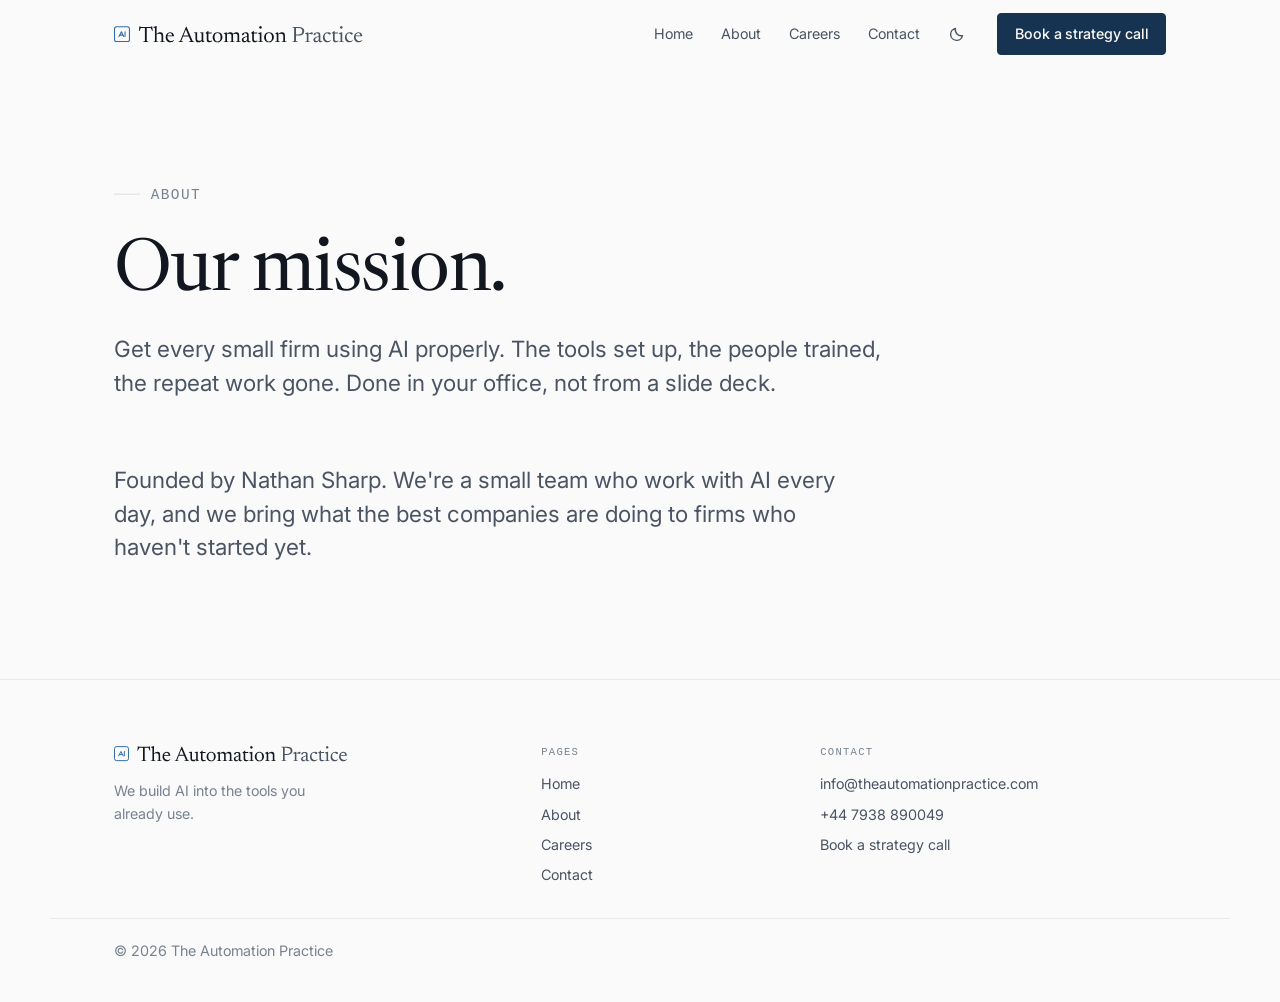
==== about.html @ 985a9eb5 "site: go live with v2 (promoted from lab/) Testimonials are placeholders pending real ones.  Co-Auth" ====
<!doctype html>
<html lang="en-GB" data-palette="slate">
<head>
<meta charset="utf-8">
<meta name="viewport" content="width=device-width, initial-scale=1, viewport-fit=cover">
<title>About · The Automation Practice</title>
<link rel="stylesheet" href="css/site.css?v=1790515982">
<link rel="stylesheet" href="css/lab.css?v=1790515982">
<link rel="icon" href="favicon.svg" type="image/svg+xml">
<link rel="preload" href="fonts/newsreader-latin.woff2" as="font" type="font/woff2" crossorigin>
<link rel="preload" href="fonts/inter-latin.woff2" as="font" type="font/woff2" crossorigin>
<script>document.documentElement.classList.add('js');</script>
</head>
<body data-hero="a">
<main id="main">
<header class="hdr" id="hdr">
  <div class="wrap hdr__in">
    <a class="brand" href="index.html" aria-label="The Automation Practice, home"><svg class="logo" aria-hidden="true"><use href="#tap-logo"/></svg></a>
    <nav class="nav" aria-label="Primary">
      <a href="index.html">Home</a>
      <a href="about.html">About</a>
      <a href="careers.html">Careers</a>
      <a href="contact.html">Contact</a>
    </nav>
    <button id="themeBtn" class="theme" aria-label="Switch between light and dark">
      <svg class="ico-moon" width="16" height="16" viewBox="0 0 16 16" fill="none" aria-hidden="true"><path d="M13.5 9.6A6 6 0 0 1 6.4 2.5a6 6 0 1 0 7.1 7.1z" stroke="currentColor" stroke-width="1.4" stroke-linejoin="round"/></svg>
      <svg class="ico-sun" width="16" height="16" viewBox="0 0 16 16" fill="none" aria-hidden="true"><circle cx="8" cy="8" r="3" stroke="currentColor" stroke-width="1.4"/><path d="M8 1.5v1.8M8 12.7v1.8M1.5 8h1.8M12.7 8h1.8M3.4 3.4l1.3 1.3M11.3 11.3l1.3 1.3M3.4 12.6l1.3-1.3M11.3 4.7l1.3-1.3" stroke="currentColor" stroke-width="1.4" stroke-linecap="round"/></svg>
    </button>
    <a class="btn btn--sm" data-cta href="#chat">Book a strategy call</a>
  </div>
</header>
<section class="section"><div class="wrap">
  <div class="section-head"><p class="eyebrow">About</p><h1>Our mission.</h1>
  <p class="lede">Get every small firm using AI properly. The tools set up, the people trained, the repeat work gone. Done in your office, not from a slide deck.</p></div>
  <p class="lede" style="margin-top:2rem;max-width:52ch">Founded by Nathan Sharp. We're a small team who work with AI every day, and we bring what the best companies are doing to firms who haven't started yet.</p>
</div></section>
<footer class="ftr ftr--full">
  <div class="wrap ftr__grid">
    <div class="ftr__brand">
      <a class="brand" href="index.html" aria-label="The Automation Practice, home"><svg class="logo" aria-hidden="true"><use href="#tap-logo"/></svg></a>
      <p>We build AI into the tools you already use.</p>
    </div>
    <div class="ftr__col"><span class="k">Pages</span><a href="index.html">Home</a><a href="about.html">About</a><a href="careers.html">Careers</a><a href="contact.html">Contact</a></div>
    <div class="ftr__col"><span class="k">Contact</span><a href="mailto:info@theautomationpractice.com">info@theautomationpractice.com</a><a href="tel:+447938890049">+44 7938 890049</a><a data-cta href="#chat">Book a strategy call</a></div>
  </div>
  <div class="wrap ftr__in">
    <span>© <span id="yr">2026</span> The Automation Practice</span>
  </div>
</footer>
</main>
<svg width="0" height="0" style="position:absolute" aria-hidden="true"><symbol id="tap-logo" viewBox="0 -12 22000 1424" overflow="visible"><rect x="46" y="46" width="1319" height="1319" rx="193" fill="none" stroke="currentColor" stroke-width="93"/><path d="M436 911 655 501l205 411M539 796h231M976 501v411" fill="none" stroke="currentColor" stroke-width="93" stroke-linecap="round" stroke-linejoin="round"/><path fill="var(--lg-a, currentColor)" d="M2729 129H2891V1322L3049 1373V1412H2570V1373L2729 1322ZM3328 161H2291L2384 142L2246 433L2201 424L2242 0H2260L2401 85L2314 69H3305L3218 85L3360 0H3378L3418 424L3373 433L3236 142Z M4042 1375 4196 1328V849Q4196 794 4173 755Q4150 715 4105 693Q4060 672 3995 672Q3916 672 3848 701Q3780 730 3754 771L3716 739Q3770 682 3817 642Q3865 603 3911 579Q3956 555 4004 544Q4052 534 4104 534Q4226 534 4285 611Q4344 689 4344 857V1328L4497 1375V1412H4042ZM3919 1412H3465V1375L3617 1328V190Q3604 175 3583 159Q3562 143 3532 127Q3501 110 3462 94V74L3754 -9H3774L3764 168V1328L3919 1375Z M4967 534Q5064 534 5136 577Q5207 620 5249 702Q5292 785 5302 904H4688L4690 837L5205 814L5137 856Q5130 783 5108 728Q5087 673 5049 642Q5010 612 4951 612Q4881 612 4828 650Q4775 689 4745 764Q4716 838 4716 946Q4716 1059 4759 1141Q4803 1223 4881 1267Q4959 1311 5063 1311Q5102 1311 5139 1301Q5176 1291 5213 1270Q5249 1250 5283 1220L5308 1247Q5257 1310 5205 1351Q5152 1393 5094 1412Q5036 1432 4968 1432Q4852 1432 4761 1375Q4670 1319 4617 1220Q4565 1122 4565 995Q4565 868 4613 763Q4662 659 4752 596Q4842 534 4967 534Z M6051 909V819H6713V909ZM6946 1320 7094 1373V1412H6601V1373L6775 1322L6311 217H6377L5943 1322L6107 1373V1412H5686V1373L5839 1321L6359 49H6406Z M7342 1129Q7342 1190 7359 1226Q7376 1262 7417 1277Q7458 1293 7529 1293Q7597 1293 7661 1267Q7725 1241 7750 1202L7788 1239Q7737 1293 7693 1330Q7649 1367 7607 1390Q7566 1412 7523 1422Q7480 1432 7431 1432Q7310 1432 7252 1355Q7195 1279 7195 1125V651L7052 592V553L7351 539L7342 649ZM7751 1428 7736 1246V651L7593 592V553L7895 539L7885 649V1273Q7894 1283 7909 1293Q7924 1302 7942 1311Q7960 1320 7979 1326Q7997 1332 8013 1335V1364L7770 1428Z M8338 1171Q8338 1238 8378 1272Q8419 1306 8494 1306Q8529 1306 8571 1299Q8612 1292 8661 1277V1324Q8601 1365 8557 1388Q8513 1411 8478 1420Q8443 1428 8408 1428Q8343 1428 8294 1404Q8245 1379 8217 1330Q8190 1281 8190 1210V688L8082 613V595Q8103 580 8125 563Q8146 547 8168 530Q8190 513 8213 495Q8235 478 8259 459Q8283 441 8307 422H8338V584ZM8280 646V554H8632L8616 646Z M9148 1356Q9224 1356 9283 1319Q9342 1282 9376 1204Q9410 1126 9410 1006Q9410 877 9377 788Q9343 700 9283 655Q9223 609 9142 609Q9066 609 9007 647Q8947 684 8913 761Q8879 839 8879 960Q8879 1088 8913 1177Q8946 1265 9007 1311Q9068 1356 9148 1356ZM9142 1432Q9016 1432 8919 1376Q8822 1320 8767 1221Q8713 1121 8713 992Q8713 860 8770 756Q8827 652 8925 593Q9023 534 9147 534Q9275 534 9371 590Q9468 646 9522 744Q9577 843 9577 973Q9577 1106 9520 1210Q9463 1313 9365 1373Q9267 1432 9142 1432Z M9977 717V1328L10122 1375V1412H9678V1375L9830 1328V731Q9814 715 9782 698Q9750 682 9682 660V635L9928 533H9948ZM10516 774V1328L10660 1375V1412H10223V1375L10368 1328V835Q10368 780 10345 744Q10321 708 10280 690Q10238 672 10184 672Q10115 672 10052 698Q9988 723 9963 763L9927 726Q9978 673 10023 636Q10067 599 10110 577Q10153 554 10197 544Q10241 534 10291 534Q10373 534 10422 569Q10471 603 10493 658Q10516 713 10516 774ZM11054 831V1328L11208 1375V1412H10762V1375L10907 1328V835Q10907 779 10883 744Q10860 708 10818 690Q10777 672 10722 672Q10654 672 10590 698Q10527 723 10502 763L10466 726Q10517 673 10561 636Q10606 599 10649 577Q10692 554 10736 544Q10780 534 10830 534Q10950 534 11002 611Q11054 688 11054 831Z M11807 864 11823 933Q11704 961 11628 989Q11553 1017 11511 1046Q11469 1076 11452 1109Q11436 1142 11436 1181Q11436 1250 11476 1286Q11517 1322 11576 1322Q11623 1322 11662 1298Q11701 1274 11725 1235Q11749 1196 11749 1150V787Q11749 714 11711 670Q11674 627 11588 627Q11557 627 11518 636Q11478 646 11442 665L11493 619Q11490 647 11484 676Q11479 704 11471 726Q11464 749 11452 761Q11437 778 11413 786Q11388 794 11364 794Q11333 794 11315 779Q11297 765 11297 743Q11297 711 11328 676Q11359 642 11410 611Q11460 580 11523 561Q11585 542 11649 542Q11737 542 11792 569Q11846 596 11871 648Q11896 699 11896 775V1237Q11896 1268 11905 1288Q11914 1309 11932 1319Q11949 1330 11975 1330Q11998 1330 12025 1320Q12052 1311 12077 1296V1341Q12035 1388 11989 1409Q11943 1430 11904 1430Q11855 1430 11821 1408Q11786 1387 11768 1346Q11750 1305 11750 1249L11756 1240Q11743 1296 11707 1339Q11672 1383 11622 1407Q11573 1432 11516 1432Q11415 1432 11350 1376Q11284 1319 11284 1213Q11284 1157 11306 1111Q11329 1065 11386 1024Q11444 983 11546 944Q11648 905 11807 864Z M12355 1171Q12355 1238 12395 1272Q12436 1306 12511 1306Q12546 1306 12588 1299Q12629 1292 12678 1277V1324Q12618 1365 12574 1388Q12530 1411 12495 1420Q12460 1428 12425 1428Q12360 1428 12311 1404Q12262 1379 12234 1330Q12207 1281 12207 1210V688L12099 613V595Q12120 580 12142 563Q12163 547 12185 530Q12207 513 12230 495Q12252 478 12276 459Q12300 441 12324 422H12355V584ZM12297 646V554H12649L12633 646Z M12936 230Q12883 230 12849 195Q12815 161 12815 110Q12815 60 12849 26Q12883 -9 12936 -9Q12989 -9 13023 26Q13056 60 13056 110Q13056 161 13023 195Q12989 230 12936 230ZM13026 533 13020 696V1328L13175 1375V1412H12721V1375L12873 1328V720Q12862 708 12838 693Q12815 679 12785 665Q12756 651 12725 641V611L13008 533Z M13690 1356Q13766 1356 13825 1319Q13884 1282 13918 1204Q13952 1126 13952 1006Q13952 877 13919 788Q13885 700 13825 655Q13765 609 13684 609Q13608 609 13549 647Q13489 684 13455 761Q13421 839 13421 960Q13421 1088 13455 1177Q13488 1265 13549 1311Q13610 1356 13690 1356ZM13684 1432Q13558 1432 13461 1376Q13364 1320 13309 1221Q13255 1121 13255 992Q13255 860 13312 756Q13369 652 13467 593Q13565 534 13689 534Q13817 534 13913 590Q14010 646 14064 744Q14119 843 14119 973Q14119 1106 14062 1210Q14005 1313 13907 1373Q13809 1432 13684 1432Z M14519 717V1328L14673 1375V1412H14220V1375L14372 1328V731Q14356 715 14324 698Q14292 682 14224 660V635L14470 533H14490ZM14797 1375 14951 1328V849Q14951 794 14928 755Q14905 715 14860 693Q14815 672 14749 672Q14670 672 14603 701Q14535 730 14508 771L14470 739Q14524 682 14572 642Q14620 603 14666 579Q14711 555 14759 544Q14806 534 14859 534Q14981 534 15040 611Q15099 689 15099 857V1328L15252 1375V1412H14797Z"/><path fill="var(--lg-b, currentColor)" d="M16629 447Q16629 356 16589 292Q16549 228 16458 195Q16367 161 16211 161H15922L15935 69H16301Q16480 69 16590 117Q16699 166 16750 249Q16800 332 16800 435Q16800 541 16748 630Q16696 720 16586 773Q16476 827 16301 827H15935L15922 734H16323Q16410 734 16479 701Q16548 669 16589 605Q16629 541 16629 447ZM16071 69V1322L16230 1373V1412H15750V1373L15909 1322V159L15750 107V69Z M17464 540Q17515 540 17538 564Q17561 589 17561 628Q17561 673 17532 701Q17502 728 17452 728Q17430 728 17408 720Q17385 712 17361 704Q17336 696 17307 696Q17284 696 17256 702Q17228 709 17201 721Q17174 734 17154 750L17133 715Q17193 669 17242 637Q17292 604 17333 583Q17373 561 17406 551Q17439 540 17464 540ZM17173 717V1328L17328 1375V1412H16874V1375L17026 1328V731Q17013 717 16992 706Q16972 695 16943 684Q16915 672 16878 660V635L17143 533H17163Z M18135 864 18151 933Q18032 961 17956 989Q17881 1017 17839 1046Q17797 1076 17780 1109Q17764 1142 17764 1181Q17764 1250 17804 1286Q17845 1322 17904 1322Q17951 1322 17990 1298Q18029 1274 18053 1235Q18077 1196 18077 1150V787Q18077 714 18039 670Q18002 627 17916 627Q17885 627 17846 636Q17806 646 17770 665L17821 619Q17818 647 17812 676Q17807 704 17799 726Q17792 749 17780 761Q17765 778 17741 786Q17716 794 17692 794Q17661 794 17643 779Q17625 765 17625 743Q17625 711 17656 676Q17687 642 17738 611Q17788 580 17851 561Q17913 542 17977 542Q18065 542 18120 569Q18174 596 18199 648Q18224 699 18224 775V1237Q18224 1268 18233 1288Q18242 1309 18260 1319Q18277 1330 18303 1330Q18326 1330 18353 1320Q18380 1311 18405 1296V1341Q18363 1388 18317 1409Q18271 1430 18232 1430Q18183 1430 18149 1408Q18114 1387 18096 1346Q18078 1305 18078 1249L18084 1240Q18071 1296 18035 1339Q18000 1383 17950 1407Q17901 1432 17844 1432Q17743 1432 17678 1376Q17612 1319 17612 1213Q17612 1157 17634 1111Q17657 1065 17714 1024Q17772 983 17874 944Q17976 905 18135 864Z M18922 534Q19004 534 19053 552Q19102 571 19124 598Q19146 625 19146 652Q19146 680 19134 701Q19123 722 19102 733Q19081 745 19054 745Q19025 745 19003 732Q18980 719 18960 701Q18940 682 18921 663Q18901 644 18877 631Q18854 618 18824 618Q18769 618 18717 651Q18665 684 18632 752Q18599 820 18599 923Q18599 1043 18639 1130Q18679 1217 18752 1264Q18825 1311 18925 1311Q18980 1311 19034 1288Q19087 1264 19136 1220L19160 1247Q19111 1310 19061 1351Q19011 1393 18954 1412Q18898 1432 18832 1432Q18720 1432 18633 1376Q18547 1321 18498 1225Q18449 1128 18449 1007Q18449 911 18480 825Q18512 740 18572 674Q18631 609 18720 571Q18808 534 18922 534Z M19491 1171Q19491 1238 19531 1272Q19572 1306 19647 1306Q19682 1306 19724 1299Q19765 1292 19814 1277V1324Q19754 1365 19710 1388Q19666 1411 19631 1420Q19596 1428 19561 1428Q19496 1428 19447 1404Q19398 1379 19370 1330Q19343 1281 19343 1210V688L19235 613V595Q19256 580 19278 563Q19299 547 19321 530Q19343 513 19366 495Q19388 478 19412 459Q19436 441 19460 422H19491V584ZM19433 646V554H19785L19769 646Z M20072 230Q20019 230 19985 195Q19951 161 19951 110Q19951 60 19985 26Q20019 -9 20072 -9Q20125 -9 20159 26Q20192 60 20192 110Q20192 161 20159 195Q20125 230 20072 230ZM20162 533 20156 696V1328L20311 1375V1412H19857V1375L20009 1328V720Q19998 708 19974 693Q19951 679 19921 665Q19892 651 19861 641V611L20144 533Z M20864 534Q20946 534 20995 552Q21044 571 21066 598Q21088 625 21088 652Q21088 680 21076 701Q21065 722 21044 733Q21023 745 20996 745Q20967 745 20945 732Q20922 719 20902 701Q20882 682 20863 663Q20843 644 20819 631Q20796 618 20766 618Q20711 618 20659 651Q20607 684 20574 752Q20541 820 20541 923Q20541 1043 20581 1130Q20621 1217 20694 1264Q20767 1311 20867 1311Q20922 1311 20976 1288Q21029 1264 21078 1220L21102 1247Q21053 1310 21003 1351Q20953 1393 20896 1412Q20840 1432 20774 1432Q20662 1432 20575 1376Q20489 1321 20440 1225Q20391 1128 20391 1007Q20391 911 20422 825Q20454 740 20514 674Q20573 609 20662 571Q20750 534 20864 534Z M21594 534Q21691 534 21763 577Q21834 620 21876 702Q21919 785 21929 904H21315L21317 837L21832 814L21764 856Q21757 783 21735 728Q21714 673 21676 642Q21637 612 21578 612Q21508 612 21455 650Q21402 689 21372 764Q21343 838 21343 946Q21343 1059 21386 1141Q21430 1223 21508 1267Q21586 1311 21690 1311Q21729 1311 21766 1301Q21803 1291 21840 1270Q21876 1250 21910 1220L21935 1247Q21884 1310 21832 1351Q21779 1393 21721 1412Q21663 1432 21595 1432Q21479 1432 21388 1375Q21297 1319 21244 1220Q21192 1122 21192 995Q21192 868 21240 763Q21289 659 21379 596Q21469 534 21594 534Z"/></symbol></svg>
<script src="js/diagrams.js"></script>
<script src="js/site.js"></script>
<script src="js/lab.js"></script>
<script src="js/orb.js"></script>
</body>
</html>
---- css/site.css ----
/* The Automation Practice — site v1
   Design thesis: look expensive, read simple.
   Tokens → base → layout → components → sections → motion → responsive */

/* ─── Fonts ──────────────────────────────────────────────────────────── */
@font-face {
  font-family: 'Newsreader';
  src: url('../fonts/newsreader-latin.woff2') format('woff2-variations');
  font-weight: 300 700; font-style: normal; font-display: swap;
}
@font-face {
  font-family: 'Newsreader';
  src: url('../fonts/newsreader-italic-latin.woff2') format('woff2-variations');
  font-weight: 300 600; font-style: italic; font-display: swap;
}
@font-face {
  font-family: 'InterVar';
  src: url('../fonts/inter-latin.woff2') format('woff2-variations');
  font-weight: 300 700; font-style: normal; font-display: swap;
}

/* ─── Tokens ─────────────────────────────────────────────────────────── */
:root {
  /* Palette: forest (default) — warm paper, deep ink, British racing green */
  --paper:      #FBFAF7;
  --paper-2:    #F4F1EA;
  --paper-3:    #EBE7DD;
  --ink:        #15191A;
  --ink-2:      #4E5654;
  --ink-3:      #7C8481;
  --accent:     #1B4D3E;
  --accent-hi:  #2E7D5B;
  --accent-ink: #FBFAF7;
  --accent-soft: rgba(27, 77, 62, .07);
  --rule:       rgba(21, 25, 26, .13);
  --rule-soft:  rgba(21, 25, 26, .07);

  --font-display: 'Newsreader', Georgia, 'Times New Roman', serif;
  --font-body: 'InterVar', system-ui, -apple-system, 'Segoe UI', sans-serif;
  --font-mono: ui-monospace, 'SF Mono', 'Cascadia Mono', Menlo, monospace;

  --step--1: clamp(.82rem, .78rem + .2vw, .9rem);
  --step-0:  clamp(1.02rem, .98rem + .22vw, 1.14rem);
  --step-1:  clamp(1.18rem, 1.1rem + .4vw, 1.4rem);
  --step-2:  clamp(1.5rem, 1.3rem + .9vw, 2rem);
  --step-3:  clamp(1.95rem, 1.6rem + 1.7vw, 2.9rem);
  --step-4:  clamp(2.5rem, 1.7rem + 3.6vw, 4.6rem);

  --gut: clamp(1.25rem, 5vw, 4rem);
  --wrap: 1180px;
  --measure: 62ch;
  --section-y: clamp(4.5rem, 9vw, 8.5rem);
  --r: 4px;
  --ease: cubic-bezier(.22, .61, .36, 1);
}

/* Palette variant: ink (austere monochrome — accent is the ink itself) */
:root[data-palette="ink"] {
  --accent: #15191A; --accent-hi: #3E4947; --accent-soft: rgba(21,25,26,.06);
  --paper: #FCFBF8; --paper-2: #F2F0EA;
}
/* Palette variant: slate (cool ink-blue) */
:root[data-palette="slate"] {
  --paper: #FAFAFB; --paper-2: #F0F2F5; --paper-3: #E4E8EE;
  --ink: #12171F; --ink-2: #4A5462; --ink-3: #78828F;
  --accent: #173352; --accent-hi: #2F6CA6; --accent-soft: rgba(23,51,82,.07);
  --rule: rgba(18,23,31,.13); --rule-soft: rgba(18,23,31,.07);
}

/* Dark — applied when the OS asks and the user hasn't overridden to light */
@media (prefers-color-scheme: dark) {
  :root:not([data-theme="light"]) {
    --paper: #0F1312; --paper-2: #161B1A; --paper-3: #1E2523;
    --ink: #ECEAE4; --ink-2: #A3ADA9; --ink-3: #79837F;
    --accent: #58BE92; --accent-hi: #7FD5AF; --accent-ink: #0B0F0E;
    --accent-soft: rgba(88,190,146,.11);
    --rule: rgba(236,234,228,.16); --rule-soft: rgba(236,234,228,.08);
  }
  :root[data-palette="slate"]:not([data-theme="light"]) {
    --paper: #0D1117; --paper-2: #141A22; --paper-3: #1C242E;
    --accent: #6BA8E0; --accent-hi: #93C2ED; --accent-ink: #0A0E13;
    --accent-soft: rgba(107,168,224,.12);
  }
  :root[data-palette="ink"]:not([data-theme="light"]) {
    --accent: #ECEAE4; --accent-hi: #FFFFFF; --accent-ink: #0F1312;
    --accent-soft: rgba(236,234,228,.09);
  }
}
/* Dark — explicit override */
:root[data-theme="dark"] {
  --paper: #0F1312; --paper-2: #161B1A; --paper-3: #1E2523;
  --ink: #ECEAE4; --ink-2: #A3ADA9; --ink-3: #79837F;
  --accent: #58BE92; --accent-hi: #7FD5AF; --accent-ink: #0B0F0E;
  --accent-soft: rgba(88,190,146,.11);
  --rule: rgba(236,234,228,.16); --rule-soft: rgba(236,234,228,.08);
}
:root[data-theme="dark"][data-palette="slate"] {
  --paper: #0D1117; --paper-2: #141A22; --paper-3: #1C242E;
  --accent: #6BA8E0; --accent-hi: #93C2ED; --accent-ink: #0A0E13;
  --accent-soft: rgba(107,168,224,.12);
}
:root[data-theme="dark"][data-palette="ink"] {
  --accent: #ECEAE4; --accent-hi: #FFFFFF; --accent-ink: #0F1312;
  --accent-soft: rgba(236,234,228,.09);
}

/* ─── Base ───────────────────────────────────────────────────────────── */
*, *::before, *::after { box-sizing: border-box; }
html { -webkit-text-size-adjust: 100%; scroll-behavior: smooth; }
@media (prefers-reduced-motion: reduce) { html { scroll-behavior: auto; } }

body {
  margin: 0;
  background: var(--paper);
  color: var(--ink);
  font-family: var(--font-body);
  font-size: var(--step-0);
  line-height: 1.6;
  font-variation-settings: 'opsz' 18;
  -webkit-font-smoothing: antialiased;
  text-rendering: optimizeLegibility;
  overflow-x: hidden;
}

h1, h2, h3 {
  font-family: var(--font-display);
  font-weight: 400;
  letter-spacing: -.017em;
  line-height: 1.08;
  margin: 0;
  text-wrap: balance;
}
h1 { font-size: var(--step-4); font-variation-settings: 'opsz' 60; }
h2 { font-size: var(--step-3); font-variation-settings: 'opsz' 42; }
h3 { font-size: var(--step-1); font-variation-settings: 'opsz' 22; line-height: 1.2; }
p  { margin: 0 0 1em; }
p:last-child { margin-bottom: 0; }
a { color: inherit; }
img { max-width: 100%; height: auto; display: block; }
[hidden] { display: none !important; }
svg { display: block; }

::selection { background: var(--accent); color: var(--accent-ink); }

:focus-visible {
  outline: 2px solid var(--accent-hi);
  outline-offset: 3px;
  border-radius: 2px;
}

.skip {
  position: absolute; left: -9999px; top: 0; z-index: 200;
  background: var(--accent); color: var(--accent-ink);
  padding: .8em 1.2em; text-decoration: none;
}
.skip:focus { left: var(--gut); top: .5rem; }

/* ─── Layout ─────────────────────────────────────────────────────────── */
.wrap { width: 100%; max-width: var(--wrap); margin-inline: auto; padding-inline: var(--gut); }
.section { padding-block: var(--section-y); position: relative; }
.section--alt { background: var(--paper-2); }
.section--rule { border-top: 1px solid var(--rule-soft); }
.prose { max-width: var(--measure); }
.lede { font-size: var(--step-1); line-height: 1.5; color: var(--ink-2); text-wrap: pretty; }
p { text-wrap: pretty; }   /* no orphaned last words */

/* Eyebrow: mono index + label. The "practice" documentary tic. */
.eyebrow {
  display: flex; align-items: baseline; gap: .75em;
  font-family: var(--font-mono);
  font-size: var(--step--1);
  letter-spacing: .1em;
  text-transform: uppercase;
  color: var(--ink-3);
  margin: 0 0 1.6rem;
}
.eyebrow::before {
  content: ""; width: 1.8em; height: 1px; background: var(--rule);
  transform: translateY(-.3em);
}
.eyebrow b { font-weight: 500; color: var(--accent-hi); }

.section-head { margin-bottom: clamp(2.5rem, 5vw, 4rem); }
.section-head h2 { max-width: 20ch; }
.section-head .lede { margin-top: 1.25rem; max-width: 56ch; }

/* ─── Buttons ────────────────────────────────────────────────────────── */
.btn {
  --btn-bg: var(--accent); --btn-fg: var(--accent-ink); --btn-bd: var(--accent);
  display: inline-flex; align-items: center; gap: .6em;
  padding: .92em 1.6em;
  font: inherit; font-size: var(--step-0); font-weight: 500;
  letter-spacing: -.005em;
  background: var(--btn-bg); color: var(--btn-fg);
  border: 1px solid var(--btn-bd); border-radius: var(--r);
  text-decoration: none; cursor: pointer;
  transition: transform .18s var(--ease), background .18s var(--ease), border-color .18s var(--ease), color .18s var(--ease);
}
.btn:hover { --btn-bg: var(--accent-hi); --btn-bd: var(--accent-hi); transform: translateY(-1px); }
.btn:active { transform: translateY(0); }
.btn .arr { transition: transform .22s var(--ease); }
.btn:hover .arr { transform: translateX(3px); }

.btn--ghost { --btn-bg: transparent; --btn-fg: var(--ink); --btn-bd: var(--rule); }
.btn--ghost:hover { --btn-bg: transparent; --btn-fg: var(--ink); --btn-bd: var(--ink-3); }
.btn--sm { padding: .62em 1.15em; font-size: var(--step--1); }

.cta-row { display: flex; flex-wrap: wrap; gap: .75rem; align-items: center; }

.tel {
  font-family: var(--font-mono); font-size: var(--step--1);
  letter-spacing: .01em; text-decoration: none; color: var(--ink-2);
  padding: .92em 0; white-space: nowrap;
  transition: color .18s var(--ease);
}
.tel:hover { color: var(--accent-hi); }
.theme { border: 0; background: none; cursor: pointer; padding: .3rem; color: var(--ink-2); display: inline-flex; line-height: 0; border-radius: 50%; }
.theme:hover { color: var(--ink); background: var(--accent-soft); }
.theme .ico-sun { display: none; }
:root[data-theme="dark"] .theme .ico-moon { display: none; }
:root[data-theme="dark"] .theme .ico-sun { display: block; }
@media (prefers-color-scheme: dark) {
  :root:not([data-theme="light"]) .theme .ico-moon { display: none; }
  :root:not([data-theme="light"]) .theme .ico-sun { display: block; }
}

/* Underlined inline link */
.link {
  color: inherit; text-decoration: none;
  background-image: linear-gradient(var(--accent-hi), var(--accent-hi));
  background-size: 100% 1px; background-repeat: no-repeat; background-position: 0 100%;
  padding-bottom: 1px;
  transition: background-size .22s var(--ease), color .18s var(--ease);
}
.link:hover { color: var(--accent-hi); background-size: 100% 2px; }

/* ─── Header ─────────────────────────────────────────────────────────── */
.hdr {
  position: sticky; top: 0; z-index: 100;
  padding-top: env(safe-area-inset-top, 0px);
  background: color-mix(in srgb, var(--paper) 88%, transparent);
  backdrop-filter: saturate(1.5) blur(14px);
  -webkit-backdrop-filter: saturate(1.5) blur(14px);
  border-bottom: 1px solid transparent;
  transition: border-color .25s var(--ease), background .25s var(--ease);
}
.hdr[data-stuck="1"] { border-bottom-color: var(--rule-soft); }
.hdr__in {
  display: flex; align-items: center; gap: 1.5rem;
  min-height: 68px;
}
.brand {
  display: flex; align-items: center; gap: .6rem;
  text-decoration: none; margin-right: auto;
  font-family: var(--font-display); font-size: 1.16rem;
  font-variation-settings: 'opsz' 20; letter-spacing: -.012em;
  line-height: 1.1;
}
.brand .mark { flex: none; color: var(--accent-hi); }
.brand span { white-space: nowrap; }
.brand .thin { color: var(--ink-2); }

.nav { display: flex; align-items: center; gap: clamp(1rem, 2.2vw, 2rem); }
.nav a {
  text-decoration: none; font-size: var(--step--1); color: var(--ink-2);
  letter-spacing: -.003em; position: relative; padding-block: .4em;
  transition: color .18s var(--ease);
}
.nav a::after {
  content: ""; position: absolute; left: 0; right: 0; bottom: .1em; height: 1px;
  background: currentColor; transform: scaleX(0); transform-origin: left;
  transition: transform .24s var(--ease);
}
.nav a:hover { color: var(--ink); }
.nav a:hover::after { transform: scaleX(1); }
@media (max-width: 860px) { .nav { display: none; } }
/* The header CTA stays on phones — it's the only always-reachable way to book. */
@media (max-width: 520px) {
  .brand { font-size: 1rem; gap: .45rem; }
  .brand .mark { width: 19px; height: 19px; }
  .hdr .btn { padding: .58em .9em; font-size: .82rem; }
  .hdr__in { gap: .75rem; min-height: 60px; }
}

/* ─── Hero ───────────────────────────────────────────────────────────── */
.hero { padding-block: clamp(3rem, 6vw, 5.25rem) clamp(3.5rem, 7vw, 6rem); position: relative; }
.hero__in { display: grid; gap: clamp(2.5rem, 5vw, 4.5rem); align-items: center; }

/* Hero variant A (default): split — copy left, diagram right */
body[data-hero="a"] .hero__in { grid-template-columns: minmax(0, .93fr) minmax(0, 1.07fr); }
@media (max-width: 940px) { body[data-hero="a"] .hero__in { grid-template-columns: 1fr; } }

/* Hero variant B: centred, big type, diagram beneath full width */
body[data-hero="b"] .hero__in { grid-template-columns: 1fr; justify-items: center; text-align: center; }
body[data-hero="b"] .hero__copy { max-width: 900px; width: 100%; }
body[data-hero="b"] h1 { font-size: clamp(2.7rem, 6.6vw, 5.4rem); max-width: 16ch; margin-inline: auto; }
body[data-hero="b"] .hero__sub { max-width: 52ch; margin-inline: auto; }
body[data-hero="b"] .cta-row { justify-content: center; }
body[data-hero="b"] .hero__note { justify-content: center; }
/* Full-width variants: cap the figure so the SVG doesn't scale its labels up. */
body[data-hero="b"] .hero__art,
body[data-hero="c"] .hero__art { width: 100%; max-width: 780px; margin-inline: auto; }

/* Hero variant C: editorial — statement left, supporting column right, diagram below */
body[data-hero="c"] .hero__in { grid-template-columns: minmax(0, 1.35fr) minmax(0, 1fr); align-items: end; }
body[data-hero="c"] .hero__art { grid-column: 1 / -1; }
body[data-hero="c"] h1 { font-size: clamp(2.6rem, 6.6vw, 5.4rem); }
body[data-hero="c"] .hero__copy > .cta-row { display: none; }
body[data-hero="c"] .hero__aside { display: block; }
@media (max-width: 940px) { body[data-hero="c"] .hero__in { grid-template-columns: 1fr; } }

.hero__aside { display: none; }

/* D — the closing "Let's chat" block, moved to the top */
.hero__copy--d { display: none; }
body[data-hero="d"] .hero__copy:not(.hero__copy--d) { display: none; }
body[data-hero="d"] .hero__copy--d { display: grid; justify-items: center; text-align: center; max-width: 760px; width: 100%; }
body[data-hero="d"] .hero__in { grid-template-columns: 1fr; justify-items: center; }
body[data-hero="d"] h1 { font-size: clamp(2.7rem, 6.6vw, 5.4rem); max-width: 14ch; }
body[data-hero="d"] .hero__sub { max-width: 48ch; }
body[data-hero="d"] .cta-row { justify-content: center; }
body[data-hero="d"] .hero__art { width: 100%; max-width: 780px; margin-inline: auto; }
.hero__aside .hero__sub { margin-bottom: 1.75rem; }

.hero__eyebrow {
  display: inline-flex; align-items: flex-start; gap: .6em;
  font-family: var(--font-mono); font-size: var(--step--1);
  letter-spacing: .08em; text-transform: uppercase; color: var(--ink-2);
  border: 1px solid var(--rule); border-radius: 100px;
  padding: .42em 1em .42em .75em; margin-bottom: 1.6rem;
  background: color-mix(in srgb, var(--paper-2) 60%, transparent);
}
.dot {
  width: 6px; height: 6px; border-radius: 50%; background: var(--accent-hi); flex: none;
  margin-top: .46em;
  box-shadow: 0 0 0 0 color-mix(in srgb, var(--accent-hi) 60%, transparent);
  animation: pulse 2.8s var(--ease) infinite;
}
@keyframes pulse {
  0%   { box-shadow: 0 0 0 0 color-mix(in srgb, var(--accent-hi) 55%, transparent); }
  70%  { box-shadow: 0 0 0 7px transparent; }
  100% { box-shadow: 0 0 0 0 transparent; }
}

h1 .u {
  background-image: linear-gradient(var(--accent-hi), var(--accent-hi));
  background-size: 100% 2px; background-repeat: no-repeat; background-position: 0 96%;
  padding-bottom: .04em;
}
.hero__sub {
  font-size: var(--step-1); line-height: 1.5; color: var(--ink-2);
  max-width: 46ch; margin: 1.6rem 0 2.2rem;
}
.hero__note {
  display: flex; align-items: flex-start; gap: .6em;
  margin-top: 1.5rem; font-size: var(--step--1); color: var(--ink-3);
}
.hero__note svg { flex: none; color: var(--accent-hi); margin-top: .22em; }

.hero__art {
  border: 1px solid var(--rule); border-radius: var(--r);
  background: var(--paper-2);
  padding: clamp(1rem, 2.2vw, 1.5rem);
  overflow: hidden;
}

/* ─── Marquee / credibility strip ────────────────────────────────────── */
.strip {
  border-block: 1px solid var(--rule-soft);
  padding-block: 1.4rem;
  background: var(--paper);
}
.strip__in {
  display: flex; flex-wrap: wrap; align-items: center;
  gap: .85rem clamp(.9rem, 2.4vw, 2rem);
  font-size: var(--step--1); color: var(--ink-3);
}
.strip__in > span { display: inline-flex; align-items: center; gap: .55em; white-space: nowrap; }
.strip__in svg { color: var(--accent-hi); flex: none; }
.strip__lbl {
  font-family: var(--font-mono); text-transform: uppercase; letter-spacing: .1em;
  color: var(--ink-3); margin-right: auto;
}

/* ─── Tools strip ────────────────────────────────────────────────────── */
.tools { --lg: 1; border-top: 1px solid var(--rule-soft); padding-block: clamp(2.25rem, 4vw, 3.25rem); background: var(--paper); }
.tools__lbl {
  font-family: var(--font-mono); font-size: var(--step--1); text-transform: uppercase; letter-spacing: .1em;
  color: var(--ink-3); text-align: center; margin: 0 0 1.75rem;
}
.tools__row {
  list-style: none; margin: 0; padding: 0;
  display: flex; flex-wrap: wrap; justify-content: center; align-items: center;
  gap: 1.5rem clamp(1.75rem, 3.6vw, 3.25rem);
}
.tools__row li { display: inline-flex; align-items: center; gap: .55rem; }
.tools__row img { height: calc(var(--h) * 1px * var(--lg)); width: auto; }
.tools__lockup span, .tools__txt {
  font-weight: 600; font-size: calc(1.3rem * var(--lg)); letter-spacing: -.02em;
  color: var(--ink); line-height: 1; white-space: nowrap;
}
/* Make: black/white only in third-party use (brand guidelines) */
.tools__mono { filter: brightness(0); }
.tools__note { margin: 1.75rem auto 0; max-width: 62ch; text-align: center; font-size: var(--step--1); color: var(--ink-3); }
@media (max-width: 640px) { .tools { --lg: .72; } .tools__row { gap: 1.1rem 1.5rem; } }
/* Dark: black ↔ white, hues kept */
:root[data-theme="dark"] .tools__row img { filter: invert(1) hue-rotate(180deg); }
:root[data-theme="dark"] .tools__mono { filter: brightness(0) invert(1); }
@media (prefers-color-scheme: dark) {
  :root:not([data-theme="light"]) .tools__row img { filter: invert(1) hue-rotate(180deg); }
  :root:not([data-theme="light"]) .tools__mono { filter: brightness(0) invert(1); }
}
body[data-logos="0"] .tools { display: none; }

/* ─── Photos ─────────────────────────────────────────────────────────── */
.split {
  display: grid; grid-template-columns: minmax(0, 1fr) minmax(0, 1fr);
  gap: clamp(2rem, 4vw, 4rem); align-items: center;
  margin-bottom: clamp(2.5rem, 5vw, 4rem);
}
.split .section-head { margin-bottom: 0; }
.split--rev .photo { order: -1; }
.split--steps { margin-bottom: 0; grid-template-columns: minmax(0, 340px) minmax(0, 1fr); align-items: stretch; }
.split--steps .steps { grid-template-columns: repeat(2, 1fr); align-content: center; }
.split--steps .photo img { height: 100%; aspect-ratio: auto; min-height: 420px; }
@media (max-width: 880px) {
  .split, .split--steps { grid-template-columns: 1fr; }
  .split--rev .photo { order: 0; }
  .split--steps .photo img { height: auto; aspect-ratio: 4 / 5; min-height: 0; }
}
@media (max-width: 520px) { .split--steps .steps { grid-template-columns: 1fr; } }
.photo { margin: 0; border-radius: var(--r); overflow: hidden; border: 1px solid var(--rule-soft); background: var(--paper-3); }
.photo img { width: 100%; height: auto; aspect-ratio: 4 / 3; object-fit: cover; }
.photo--wide { margin-top: clamp(2.5rem, 5vw, 4rem); }
.photo--wide img { aspect-ratio: 5 / 2; }
.photo--tall img { aspect-ratio: 4 / 5; }
@media (max-width: 640px) { .photo--wide img { aspect-ratio: 3 / 2; } }
body[data-photos="0"] .photo { display: none; }
body[data-photos="0"] .split { grid-template-columns: 1fr; }
body[data-photos="0"] .split--steps .steps { grid-template-columns: repeat(4, 1fr); }
@media (max-width: 900px) { body[data-photos="0"] .split--steps .steps { grid-template-columns: repeat(2, 1fr); } }
@media (max-width: 520px) { body[data-photos="0"] .split--steps .steps { grid-template-columns: 1fr; } }

/* Placeholder copy — visibly marked until the swipe file fills it */
.tbd { background: var(--accent-soft); border-radius: 2px; padding: 0 .25em; -webkit-box-decoration-break: clone; box-decoration-break: clone; }
.sublbl { margin: clamp(2.5rem, 5vw, 4rem) 0 1.25rem; }

/* ─── Cards / grids ──────────────────────────────────────────────────── */
.grid { display: grid; gap: 1px; background: var(--rule-soft); border: 1px solid var(--rule-soft); border-radius: var(--r); overflow: hidden; }
.grid-3 { grid-template-columns: repeat(3, 1fr); }
.grid-2 { grid-template-columns: repeat(2, 1fr); }
@media (max-width: 880px) { .grid-3 { grid-template-columns: 1fr; } .grid-2 { grid-template-columns: 1fr; } }

.cell {
  background: var(--paper);
  padding: clamp(1.5rem, 3vw, 2.25rem);
  display: flex; flex-direction: column; gap: .85rem;
  transition: background .25s var(--ease);
}
.section--alt .cell { background: var(--paper-2); }
.cell:hover { background: color-mix(in srgb, var(--accent) 3.5%, var(--paper)); }
.section--alt .cell:hover { background: color-mix(in srgb, var(--accent) 4%, var(--paper-2)); }
.cell__n {
  font-family: var(--font-mono); font-size: var(--step--1); color: var(--accent-hi);
  letter-spacing: .09em; text-transform: uppercase;
}
.cell p { color: var(--ink-2); font-size: var(--step-0); }
.cell ul { margin: .25rem 0 0; padding-left: 1.1em; color: var(--ink-2); font-size: var(--step--1); }
.cell li { margin-bottom: .4em; }
.cell li::marker { color: var(--accent-hi); }
.cell .tag {
  margin-top: auto; padding-top: .9rem;
  font-family: var(--font-mono); font-size: var(--step--1);
  text-transform: uppercase; letter-spacing: .09em; color: var(--ink-3);
}

/* ─── Audit node + fan connector (section 02) ────────────────────────── */
.fanwrap { display: block; }
.auditnode {
  border: 1.2px solid var(--accent-hi); border-radius: var(--r);
  background: var(--accent-soft);
  padding: 1.05rem 2rem 1.25rem; text-align: center;
  max-width: 340px; margin-inline: auto;
}
.auditnode .k {
  font-family: var(--font-mono); font-size: var(--step--1);
  text-transform: uppercase; letter-spacing: .1em; color: var(--accent-hi);
  display: block; margin-bottom: .35rem;
}
.auditnode h3 { font-size: var(--step-2); }
.auditnode p { font-size: var(--step--1); color: var(--ink-2); margin: .4rem 0 0; }
.fan { display: block; width: 100%; height: 76px; }
.fan svg { display: block; width: 100%; height: 76px; }
@media (max-width: 880px) { .fan { height: 44px; } .fan svg { height: 44px; } }

/* Sector grid */
.sectors { display: grid; grid-template-columns: repeat(3, 1fr); gap: 1px; background: var(--rule-soft); border: 1px solid var(--rule-soft); border-radius: var(--r); overflow: hidden; }
@media (max-width: 900px) { .sectors { grid-template-columns: repeat(2, 1fr); } }
@media (max-width: 560px) { .sectors { grid-template-columns: 1fr; } }
.sector {
  background: var(--paper); padding: clamp(1.25rem, 2.4vw, 1.75rem);
  display: flex; flex-direction: column; gap: .5rem;
  transition: background .25s var(--ease);
}
.section--alt .sector { background: var(--paper-2); }
.sector:hover { background: color-mix(in srgb, var(--accent) 4%, var(--paper)); }
.section--alt .sector:hover { background: color-mix(in srgb, var(--accent) 5%, var(--paper-2)); }
.sector h3 { font-size: var(--step-0); font-family: var(--font-body); font-weight: 600; letter-spacing: -.008em; }
.sector p { font-size: var(--step--1); color: var(--ink-2); line-height: 1.5; }
.sector .fix {
  margin-top: auto; padding-top: .75rem; font-size: var(--step--1);
  color: var(--accent-hi); display: flex; gap: .5em; align-items: flex-start;
}
.sector .fix svg { flex: none; margin-top: .35em; }

/* ─── Story cards ────────────────────────────────────────────────────── */
.stories { display: grid; grid-template-columns: repeat(2, 1fr); gap: clamp(1rem, 2vw, 1.5rem); }
@media (max-width: 880px) { .stories { grid-template-columns: 1fr; } }
.story {
  border: 1px solid var(--rule-soft); border-radius: var(--r);
  background: var(--paper); padding: clamp(1.5rem, 3vw, 2.25rem);
  display: flex; flex-direction: column; gap: 1.1rem;
}
.section--alt .story { background: var(--paper-2); }
.story__stat {
  font-family: var(--font-display); font-size: clamp(2.4rem, 5vw, 3.4rem);
  font-variation-settings: 'opsz' 48; line-height: 1; color: var(--accent-hi);
  letter-spacing: -.03em;
}
.story__stat small { font-size: .34em; line-height: 1.4; letter-spacing: -.005em; color: var(--ink-2); display: block; margin-top: .5em; font-family: var(--font-body); }
.story__stat { margin-bottom: -.2rem; }
.story h3 { font-size: var(--step-1); }
.story p { color: var(--ink-2); }
.story__who {
  margin-top: auto; padding-top: 1rem; border-top: 1px solid var(--rule-soft);
  font-family: var(--font-mono); font-size: var(--step--1);
  text-transform: uppercase; letter-spacing: .09em; color: var(--ink-3);
}

.stories--3 { grid-template-columns: repeat(3, 1fr); }
@media (max-width: 880px) { .stories--3 { grid-template-columns: 1fr; } }
.story__ind {
  font-family: var(--font-mono); font-size: var(--step--1);
  text-transform: uppercase; letter-spacing: .09em; color: var(--accent-hi);
}
.slots { margin: 0; display: grid; gap: 1rem; }
.slots dt {
  font-family: var(--font-mono); font-size: var(--step--1);
  text-transform: uppercase; letter-spacing: .09em; color: var(--ink-3); margin-bottom: .3rem;
}
.slots dd { margin: 0; color: var(--ink-2); }

/* ─── Testimonials ───────────────────────────────────────────────────── */
.quotes { display: grid; grid-template-columns: repeat(3, 1fr); gap: clamp(1rem, 2vw, 1.5rem); }
@media (max-width: 880px) { .quotes { grid-template-columns: 1fr; } }
.quote {
  border: 1px solid var(--rule-soft); border-radius: var(--r);
  background: var(--paper); padding: clamp(1.5rem, 3vw, 2.25rem);
  display: flex; flex-direction: column; gap: 1.25rem;
}
.section--alt .quote { background: var(--paper-2); }
.quote blockquote {
  margin: 0; font-family: var(--font-display); font-style: italic;
  font-size: var(--step-1); line-height: 1.35; font-variation-settings: 'opsz' 24; letter-spacing: -.01em;
}
.quote__who {
  margin-top: auto; padding-top: 1rem; border-top: 1px solid var(--rule-soft);
  display: flex; align-items: center; gap: .85rem;
  font-size: var(--step--1); color: var(--ink-3); line-height: 1.45;
}
.quote__who b { display: block; color: var(--ink); font-weight: 600; font-size: var(--step-0); }
.quote__pic { flex: none; width: 46px; height: 46px; border-radius: 50%; background: var(--paper-3); border: 1px solid var(--rule-soft); }

/* ─── Before / after control ─────────────────────────────────────────── */
.switch {
  display: inline-flex; padding: 3px; gap: 2px;
  border: 1px solid var(--rule); border-radius: 100px;
  background: color-mix(in srgb, var(--paper-2) 80%, transparent);
}
.switch button {
  font: inherit; font-size: var(--step--1); font-weight: 500;
  padding: .5em 1.25em; border: 0; border-radius: 100px;
  background: transparent; color: var(--ink-2); cursor: pointer;
  transition: background .22s var(--ease), color .22s var(--ease);
}
.switch button[aria-selected="true"] { background: var(--accent); color: var(--accent-ink); }

.figure {
  border: 1px solid var(--rule-soft); border-radius: var(--r);
  background: var(--paper); overflow: hidden;
}
.section--alt .figure { background: var(--paper-2); }
.figure__bar {
  display: flex; align-items: center; gap: 1rem; flex-wrap: wrap;
  padding: 1rem clamp(1rem, 2.5vw, 1.75rem);
  border-bottom: 1px solid var(--rule-soft);
}
.figure__ttl {
  font-family: var(--font-mono); font-size: var(--step--1);
  text-transform: uppercase; letter-spacing: .1em; color: var(--ink-3);
  margin-right: auto;
}
.figure__body { padding: clamp(1.25rem, 3vw, 2rem); }
.figure__cap {
  padding: 1rem clamp(1rem, 2.5vw, 1.75rem);
  border-top: 1px solid var(--rule-soft);
  font-size: var(--step--1); color: var(--ink-3);
}

/* ─── Timeline ─────────────────────────────────────────────────────────
   The rail is part of the step cards, not a separate diagram — one object,
   no duplicated labels. */
.steps {
  --sgap: clamp(1rem, 2.5vw, 2rem);
  display: grid; grid-template-columns: repeat(4, 1fr); gap: var(--sgap);
}
@media (max-width: 900px) { .steps { grid-template-columns: repeat(2, 1fr); } }
@media (max-width: 520px) { .steps { grid-template-columns: 1fr; } }

.step { display: flex; flex-direction: column; gap: .7rem; position: relative; padding-top: 2.1rem; }
/* node */
.step::after {
  content: ""; position: absolute; top: 0; left: 0;
  width: 13px; height: 13px; border-radius: 50%;
  background: var(--accent-hi); box-sizing: border-box;
}
.step:last-child::after { background: var(--paper); border: 1.5px dashed var(--ink-3); }
.section--alt .step:last-child::after { background: var(--paper-2); }
/* rail segment — off (Nathan, 2026-09-17: "I don't like the line") */
.step::before { display: none; }
.step--rail::before {
  content: ""; position: absolute; top: 6px; left: 13px;
  width: calc(100% - 13px + var(--sgap)); height: 1px;
  background: var(--accent-hi); opacity: .55;
  transform: scaleX(var(--rail, 1)); transform-origin: left;
  transition: transform .8s var(--ease);
}
.js .steps:not(.in) .step::before { --rail: 0; }
.step:nth-child(3)::before { background: none; border-top: 1px dashed var(--ink-3); opacity: .8; height: 0; }
.step:last-child::before { display: none; }
@media (max-width: 900px) { .step::before { display: none; } }
.step__n {
  font-family: var(--font-mono); font-size: var(--step--1); letter-spacing: .1em;
  color: var(--accent-hi);
}
.step h3 { font-size: var(--step-1); }
.step p { font-size: var(--step--1); color: var(--ink-2); line-height: 1.55; }
.step__meta {
  font-family: var(--font-mono); font-size: var(--step--1);
  text-transform: uppercase; letter-spacing: .09em; color: var(--ink-3);
}

/* ─── Quote / founder ────────────────────────────────────────────────── */
.founder { display: grid; grid-template-columns: minmax(0, 210px) minmax(0, 1fr); gap: clamp(1.75rem, 4vw, 3.5rem); align-items: start; }
@media (max-width: 720px) { .founder { grid-template-columns: 1fr; } }
.portrait {
  aspect-ratio: 4 / 5; border-radius: var(--r);
  border: 1px solid var(--rule-soft);
  background: var(--paper-3);
  display: grid; place-items: center; overflow: hidden;
  position: relative;
}
.portrait img { width: 100%; height: 100%; object-fit: cover; }
.portrait .mono {
  font-family: var(--font-display); font-size: 3rem; color: var(--ink-3);
  font-variation-settings: 'opsz' 48; letter-spacing: -.02em;
}
.portrait .ph {
  position: absolute; bottom: .6rem; left: 0; right: 0; text-align: center;
  font-family: var(--font-mono); font-size: .62rem; letter-spacing: .08em;
  text-transform: uppercase; color: var(--ink-3); opacity: .75;
}
.founder blockquote {
  margin: 0; font-family: var(--font-display); font-style: italic;
  font-size: var(--step-2); line-height: 1.32; font-variation-settings: 'opsz' 34;
  letter-spacing: -.012em; max-width: 30ch;
}
.founder .sig { margin-top: 1.5rem; font-size: var(--step--1); color: var(--ink-3); line-height: 1.5; }
.founder .sig b { color: var(--ink); font-weight: 600; display: block; font-size: var(--step-0); }

/* ─── Safety / FAQ ───────────────────────────────────────────────────── */
.faq { border-top: 1px solid var(--rule-soft); }
.faq details { border-bottom: 1px solid var(--rule-soft); }
.faq summary {
  list-style: none; cursor: pointer; padding: 1.15rem 2.5rem 1.15rem 0;
  font-size: var(--step-1); font-family: var(--font-display);
  font-variation-settings: 'opsz' 22; letter-spacing: -.01em;
  position: relative; transition: color .18s var(--ease);
}
.faq summary::-webkit-details-marker { display: none; }
.faq summary:hover { color: var(--accent-hi); }
.faq summary::after {
  content: ""; position: absolute; right: .3rem; top: 50%; width: 11px; height: 11px;
  border-right: 1.5px solid currentColor; border-bottom: 1.5px solid currentColor;
  transform: translateY(-65%) rotate(45deg);
  transition: transform .25s var(--ease); color: var(--ink-3);
}
.faq details[open] summary::after { transform: translateY(-25%) rotate(225deg); }
.faq .ans { padding: 0 3rem 1.5rem 0; color: var(--ink-2); max-width: 66ch; }
.faq .ans p { font-size: var(--step-0); }

/* ─── Final CTA ──────────────────────────────────────────────────────── */
.book { position: relative; overflow: hidden; }
.book__in { position: relative; z-index: 1; text-align: center; display: grid; justify-items: center; gap: 1.5rem; }
.book h2 { max-width: 16ch; font-size: var(--step-4); }
.book .lede { max-width: 48ch; }
.book__ways {
  display: grid; grid-template-columns: repeat(auto-fit, minmax(200px, 1fr)); gap: 1.5rem 2rem;
  margin-top: 1rem; padding-top: 2rem; border-top: 1px solid var(--rule-soft);
  width: 100%; max-width: 560px;
}
@media (max-width: 680px) { .book__ways { grid-template-columns: 1fr; } }
.way { display: flex; flex-direction: column; gap: .2rem; align-items: center; }
.way .k {
  font-family: var(--font-mono); font-size: var(--step--1);
  text-transform: uppercase; letter-spacing: .1em; color: var(--ink-3);
}
.way a { text-decoration: none; font-size: var(--step-0); }
.way a:hover { color: var(--accent-hi); }

/* Booking embeds — Google renders white whatever the theme, so frame it in white */
.book__embed {
  width: 100%; max-width: 960px; background: #fff;
  border: 1px solid var(--rule); border-radius: 8px; overflow: hidden;
}
.book__embed iframe { display: block; width: 100%; height: 760px; border: 0; }
.bookdlg {
  border: 0; padding: 0; border-radius: 10px; background: #fff; overflow: hidden;
  width: min(960px, 96vw); height: min(760px, 92vh);
  box-shadow: 0 24px 80px rgba(0,0,0,.35);
}
.bookdlg::backdrop { background: rgba(10,14,13,.6); }
.bookdlg iframe { display: block; width: 100%; height: 100%; border: 0; }
.bookdlg .cls {
  position: absolute; top: .5rem; right: .6rem; z-index: 1;
  border: 0; background: rgba(255,255,255,.9); color: #333; cursor: pointer;
  width: 2rem; height: 2rem; border-radius: 50%; font-size: 1.25rem; line-height: 1;
}
.bookdlg .cls:hover { background: #eee; }

/* ─── Footer ─────────────────────────────────────────────────────────── */
.ftr { border-top: 1px solid var(--rule-soft); padding-block: 2.5rem; font-size: var(--step--1); color: var(--ink-3); }
.ftr__in { display: flex; flex-wrap: wrap; gap: 1rem 2rem; align-items: center; }
.ftr__in a { text-decoration: none; }
.ftr__in a:hover { color: var(--ink); }
.ftr .sp { margin-left: auto; }
@media (max-width: 620px) { .ftr .sp { margin-left: 0; } }

/* ─── Diagram primitives (shared by js/diagrams.js) ──────────────────── */
.dg { width: 100%; height: auto; overflow: visible; }
.dg text { font-family: var(--font-body); fill: var(--ink); font-size: 13px; }
.dg .lbl { font-family: var(--font-mono); font-size: 9.5px; letter-spacing: .1em; text-transform: uppercase; fill: var(--ink-3); }
.dg .ttl { font-family: var(--font-display); font-size: 17.5px; fill: var(--ink); font-variation-settings: 'opsz' 22; }
.dg .ln { stroke: var(--rule); stroke-width: 1; fill: none; }
.dg .ln-a { stroke: var(--accent-hi); stroke-width: 1.4; fill: none; }
.dg .bx { fill: var(--paper); stroke: var(--rule); stroke-width: 1; }
.dg .bx-a { fill: var(--accent-soft); stroke: var(--accent-hi); stroke-width: 1.2; }
.dg .fill-a { fill: var(--accent-hi); }
.dg .fill-ink { fill: var(--ink); }
.dg .dim { opacity: .38; }

/* ─── Reveal on scroll ─────────────────────────────────────────────────
   Content is visible by default. Only once JS is running (html.js) do we
   hide it to animate it in — so a JS failure degrades to a plain page,
   never a blank one. */
.rv { opacity: 1; transform: none; }
.js .rv { opacity: 0; transform: translateY(18px); transition: opacity .7s var(--ease), transform .7s var(--ease); }
.js .rv.in { opacity: 1; transform: none; }
.rv-d1 { transition-delay: .07s; } .rv-d2 { transition-delay: .14s; }
.rv-d3 { transition-delay: .21s; } .rv-d4 { transition-delay: .28s; }

@media (prefers-reduced-motion: reduce) {
  .rv { opacity: 1; transform: none; transition: none; }
  .dot { animation: none; }
  *, *::before, *::after { animation-duration: .001ms !important; transition-duration: .001ms !important; }
}

/* ─── Variant panel (dev only — press V) ─────────────────────────────── */
.panel {
  position: fixed; right: 1rem; bottom: 1rem; z-index: 300;
  background: var(--paper); border: 1px solid var(--rule);
  border-radius: 8px; padding: 1rem; width: 232px;
  box-shadow: 0 12px 40px rgba(0,0,0,.14);
  font-size: .78rem; line-height: 1.4;
}
.panel h4 { margin: 0 0 .75rem; font-family: var(--font-mono); font-size: .66rem; letter-spacing: .12em; text-transform: uppercase; color: var(--ink-3); font-weight: 500; }
.panel .row { margin-bottom: .75rem; }
.panel .row > span { display: block; color: var(--ink-3); margin-bottom: .3rem; font-size: .68rem; text-transform: uppercase; letter-spacing: .08em; font-family: var(--font-mono); }
.panel .opts { display: flex; gap: 3px; flex-wrap: wrap; }
.panel .opts button {
  flex: 1 1 auto; font: inherit; font-size: .72rem; padding: .35em .5em; cursor: pointer;
  border: 1px solid var(--rule); background: transparent; color: var(--ink-2); border-radius: 3px;
  transition: all .15s var(--ease);
}
.panel .opts button[aria-pressed="true"] { background: var(--accent); color: var(--accent-ink); border-color: var(--accent); }
.panel .hint { color: var(--ink-3); font-size: .68rem; margin: .5rem 0 0; }
.panel .cls { position: absolute; top: .4rem; right: .5rem; border: 0; background: none; color: var(--ink-3); cursor: pointer; font-size: 1rem; line-height: 1; padding: .2rem; }
---- css/lab.css ----
/* lab-only styles: wireframe placeholders + the sections v2 didn't have */
.tbd { background: color-mix(in srgb, var(--accent) 9%, transparent); color: var(--ink-2); border-radius: 3px; padding: 0 .15em; }
.ph { background: var(--paper-3); border: 1px dashed var(--rule); aspect-ratio: 4/3; display: grid; place-items: center; color: var(--ink-3); font-family: var(--font-mono); font-size: .7rem; letter-spacing: .1em; text-transform: uppercase; border-radius: 6px; }
.hero-chat { padding-top: clamp(4rem, 10vw, 8rem); }
.hero-chat h1 { max-width: 14ch; font-size: clamp(2.7rem, 6.6vw, 5.4rem); }

/* Tools: AI layer over everyday tools */
.layer { display: grid; gap: 0; max-width: 880px; margin-inline: auto; }
.layer__row { border: 1px solid var(--rule); border-radius: 8px; padding: 1.25rem 1.5rem 1.4rem; background: var(--paper); }
.layer__row--ai { background: var(--accent-soft); border-color: color-mix(in srgb, var(--accent) 30%, var(--rule)); }
.layer__lbl { display: block; font-family: var(--font-mono); font-size: .66rem; letter-spacing: .12em; text-transform: uppercase; color: var(--ink-3); margin-bottom: 1rem; }
.layer__row ul { list-style: none; margin: 0; padding: 0; display: flex; flex-wrap: wrap; gap: 1.25rem 2.5rem; align-items: center; justify-content: center; }
.layer__row li { display: inline-flex; align-items: center; gap: .4rem; font-weight: 600; font-size: var(--step-0); }
.layer__row img { height: calc(var(--h, 28) * 1px); width: auto; }
.layer__links { height: 44px; display: flex; justify-content: space-evenly; padding-inline: 8%; }
.layer__links i { width: 0; border-left: 1px dashed color-mix(in srgb, var(--accent) 45%, transparent); }
:root[data-theme="dark"] .layer__row img, .layer .layer__row img { filter: none; }
@media (prefers-color-scheme: dark) { :root:not([data-theme="light"]) .layer__row img { filter: invert(1) hue-rotate(180deg); } }
:root[data-theme="dark"] .layer__row img { filter: invert(1) hue-rotate(180deg); }
.tools__note { text-align: center; color: var(--ink-3); font-size: var(--step--1); max-width: 60ch; margin: 1.5rem auto 0; }

/* Carousel */
.carousel { position: relative; display: grid; grid-template-columns: auto 1fr auto; align-items: center; gap: .75rem; }
.carousel__track { list-style: none; margin: 0; padding: 0; display: flex; gap: clamp(1rem, 2vw, 1.5rem); overflow-x: auto; scroll-snap-type: x mandatory; scrollbar-width: none; }
.carousel__track::-webkit-scrollbar { display: none; }
.carousel__track .quote { flex: 0 0 min(100%, 380px); scroll-snap-align: start; }
.carousel__btn { border: 1px solid var(--rule); background: var(--paper); color: var(--ink-2); width: 2.4rem; height: 2.4rem; border-radius: 50%; cursor: pointer; font-size: 1.3rem; line-height: 1; }
.carousel__btn:hover { color: var(--ink); border-color: var(--ink-3); }

/* Contact form */
.form { display: grid; gap: 1rem; max-width: 520px; }
.form label { display: grid; gap: .35rem; font-size: var(--step--1); color: var(--ink-2); }
.form input, .form textarea { font: inherit; padding: .6em .8em; border: 1px solid var(--rule); border-radius: 6px; background: var(--paper); color: var(--ink); }
.form .btn { justify-self: start; }

/* Board: one group per section; the in-page card shows, variants unfold under it */
.board { font-family: var(--font-body); padding: 2rem; }
.board h1 { font-weight: 500; font-size: 1.4rem; margin: 0 0 1.25rem; }
.board__grid { display: grid; grid-template-columns: repeat(auto-fill, minmax(372px, 1fr)); gap: 1.5rem; }
.group { display: contents; }
.group .card--variant { display: none; }
.group.is-open { display: grid; grid-column: 1 / -1; grid-template-columns: repeat(auto-fill, minmax(372px, 1fr)); gap: 1.5rem; padding: 1.25rem; margin: 0 -1.25rem; border-radius: 12px; background: var(--paper-2); }
.group.is-open .card--variant { display: block; }
.card { margin: 0; border: 1px solid var(--rule); border-radius: 8px; overflow: hidden; background: var(--paper); }
.card--variant { border-style: dashed; }
.card .frame { width: 100%; aspect-ratio: 1280 / 900; overflow: hidden; background: var(--paper-2); }
.card iframe { width: 1280px; height: 900px; border: 0; transform-origin: 0 0; transform: scale(var(--s, .29)); pointer-events: none; }
.card figcaption { display: flex; gap: .75rem; align-items: baseline; padding: .6rem .8rem; font-size: .8rem; border-top: 1px solid var(--rule-soft); }
.card figcaption b { font-family: var(--font-mono); font-weight: 500; font-size: .72rem; letter-spacing: .06em; }
.card figcaption a { margin-left: auto; color: var(--accent-hi); }
.card .tag { font-family: var(--font-mono); font-size: .62rem; letter-spacing: .1em; text-transform: uppercase; color: var(--ink-3); }
.card .more { font: inherit; font-size: .74rem; font-weight: 500; color: var(--accent-hi); background: var(--accent-soft); border: 0; border-radius: 100px; padding: .15em .7em; cursor: pointer; }
.card .more:hover, .card .more:focus-visible { background: color-mix(in srgb, var(--accent) 18%, transparent); outline: none; }
.group.is-open .more { background: var(--accent); color: var(--accent-ink); }

/* Tools as a plain row (04-tools) */
.tools-row { padding-block: clamp(2rem, 4vw, 3rem); border-block: 1px solid var(--rule-soft); }
.tools-row .tools__lbl { text-align: center; font-family: var(--font-mono); font-size: .7rem; letter-spacing: .14em; text-transform: uppercase; color: var(--ink-3); margin: 0 0 1.5rem; }
.tools-row .tools__row { list-style: none; margin: 0; padding: 0; display: flex; flex-wrap: wrap; justify-content: center; align-items: center; gap: 1.5rem clamp(1.5rem, 4vw, 3.5rem); }
.tools-row .tools__row img { height: calc(var(--h, 36) * 1px); width: auto; display: block; }
.tools-row .tools__txt, .tools-row .tools__lockup span { font-weight: 600; font-size: var(--step-0); }
.tools-row .tools__lockup { display: inline-flex; align-items: center; gap: .4rem; }
@media (prefers-color-scheme: dark) { :root:not([data-theme="light"]) .tools-row img { filter: invert(1) hue-rotate(180deg); } }
:root[data-theme="dark"] .tools-row img { filter: invert(1) hue-rotate(180deg); }

/* Clients: short, narrow carousel */
.clients { padding-block: clamp(2.5rem, 5vw, 4rem); }
.clients .section-head { margin-bottom: 1.25rem; }
.clients .carousel { max-width: 1000px; margin-inline: auto; }
.clients .carousel__track .quote { flex: 0 0 min(100%, 300px); padding: 1.1rem 1.25rem; }
.clients .quote blockquote { font-size: var(--step-0); margin: 0 0 .75rem; }
.clients .quote__who { margin: 0; }
.clients .quote__who b { font-size: var(--step--1); }

/* Split hero: longer headline from the picks needs a smaller size to hold 3 lines */
body[data-hero="a"] .hero h1 { font-size: clamp(2.3rem, 4.9vw, 3.9rem); max-width: 14ch; }
.step--rail::before { display: block; }
body[data-hero="a"] .hero h1 { max-width: 18ch; }

/* Hero orb */
.hero__art.orb { background: none; border: 0; padding: 0; box-shadow: none; max-width: 520px; width: 100%; margin-inline: auto; }
.hero__art.orb canvas { display: block; width: 100%; }

/* Tools: one-line monochrome marquee */
.tools-row { border: 0; }
.tools-row .tools__lbl { margin-bottom: 1.25rem; }
.marquee { overflow: hidden; mask-image: linear-gradient(90deg, transparent, #000 10%, #000 90%, transparent); -webkit-mask-image: linear-gradient(90deg, transparent, #000 10%, #000 90%, transparent); }
.marquee__track { list-style: none; margin: 0; padding: 0; display: flex; width: max-content; animation: marquee calc(var(--n, 20) * 5.5s) linear infinite; }
.marquee:hover .marquee__track { animation-play-state: paused; }
.marquee li { display: flex; align-items: center; gap: .45rem; padding-right: clamp(2.5rem, 5vw, 4.5rem); white-space: nowrap; font-weight: 700; font-size: 1.2rem; letter-spacing: -.01em; color: var(--ink-3); }
.marquee img { height: 28px; width: auto; filter: grayscale(1); opacity: .6; }
@keyframes marquee { to { transform: translateX(-50%); } }
@media (prefers-reduced-motion: reduce) { .marquee__track { animation: marquee calc(var(--n, 20) * 11s) linear infinite !important; } }  /* still moves, half speed; site.css zeroes animations globally */
:root[data-theme="dark"] .marquee img { filter: grayscale(1) invert(1); }
@media (prefers-color-scheme: dark) { :root:not([data-theme="light"]) .marquee img { filter: grayscale(1) invert(1); } }
.clients .quote__who span { display: block; color: var(--ink-3); font-size: var(--step--1); }

/* Header theme toggle */
.hdr .theme { margin-right: .25rem; }

/* Fuller footer */
.ftr--full { padding-top: clamp(2.5rem, 5vw, 4rem); }
.ftr__grid { display: grid; grid-template-columns: 1.6fr 1fr 1.4fr; gap: 2rem; padding-bottom: 2rem; border-bottom: 1px solid var(--rule-soft); margin-bottom: 1.25rem; }
.ftr__brand p { color: var(--ink-3); font-size: var(--step--1); margin: .75rem 0 0; max-width: 28ch; }
.ftr__col { display: grid; gap: .45rem; align-content: start; }
.ftr__col .k { font-family: var(--font-mono); font-size: .66rem; letter-spacing: .12em; text-transform: uppercase; color: var(--ink-3); margin-bottom: .25rem; }
.ftr__col a { color: var(--ink-2); text-decoration: none; font-size: var(--step--1); }
.ftr__col a:hover { color: var(--ink); }
@media (max-width: 720px) { .ftr__grid { grid-template-columns: 1fr 1fr; } }

/* Brand mark sized to the wordmark's cap height */
.brand { font-size: 1.34rem; }
.brand .mark { width: 16px; height: 16px; position: relative; top: -3.5px; }
.brand { gap: .5rem; }
@media (max-width: 520px) { .brand { font-size: 1.1rem; } .brand .mark { width: 13px; height: 13px; top: -3.25px; } }

/* Brand mark: sit on the text baseline, sized to the letters' height (em), no pixel nudging */
.brand { align-items: baseline; }
.brand .mark { width: .745em; height: .745em; position: static; top: auto; transform: none; }
@media (max-width: 520px) { .brand .mark { width: .745em; height: .745em; top: auto; } }

/* Logo: one SVG (mark + wordmark), so alignment is geometric. Cap height = --logo-h */
.brand { --logo-h: 16px; display: inline-flex; align-items: center; }
.brand .logo { height: calc(var(--logo-h) * 1.0085); width: auto; aspect-ratio: 22000 / 1424; display: block; overflow: visible; color: var(--accent-hi); }
.brand .logo { --lg-a: var(--ink); --lg-b: var(--ink-2); }
.ftr .brand { --logo-h: 15px; }
@media (max-width: 520px) { .brand { --logo-h: 13px; } }

/* Tools marquee: every logo painted one grey via mask, sized by area (see img/make-tools.py) */
.marquee .lg { height: var(--lh, 26px); aspect-ratio: var(--ar, 4); padding: 0; margin-right: clamp(2.5rem, 5vw, 4.5rem); flex: none;
  background: var(--ink-3); -webkit-mask-size: contain; -webkit-mask-position: center; -webkit-mask-repeat: no-repeat; mask-size: contain; mask-position: center; mask-repeat: no-repeat; }
.marquee__track { align-items: center; }
.marquee .lg--txt { height: auto; aspect-ratio: auto; background: none; -webkit-mask: none; mask: none; color: var(--ink-3); font-weight: 700; font-size: 1.25rem; letter-spacing: -.015em; display: inline-flex; align-items: center; gap: .45rem; }
.marquee .lg__mark { display: inline-block; height: 22px; aspect-ratio: var(--ar, 1); background: var(--ink-3); -webkit-mask-size: contain; mask-size: contain; -webkit-mask-repeat: no-repeat; mask-repeat: no-repeat; -webkit-mask-position: center; mask-position: center; }

/* Hero sized to AlgoSoup (refs sheet): fills the first screen, big serif, orb fills its column */
.hero { min-height: min(calc(100svh - 72px), 880px); display: grid; align-items: center; padding-block: clamp(2rem, 5vw, 4rem); }
body[data-hero="a"] .hero__in { grid-template-columns: minmax(0, .95fr) minmax(0, 1.05fr); gap: clamp(2rem, 5vw, 5rem); }
body[data-hero="a"] .hero h1 { font-size: clamp(2.9rem, 5vw, 4.5rem); max-width: 15ch; line-height: 1.02; letter-spacing: -.015em; text-wrap: balance; }
.hero__sub { font-size: clamp(1.25rem, 1.15rem + .5vw, 1.5rem); max-width: 38ch; margin: 1.1rem 0 0; }
h1 + .hero__sub { margin-top: 2rem; }
.hero__sub + .cta-row { margin-top: 2.5rem; }
.hero__art.orb { max-width: 680px; }
@media (max-width: 940px) { .hero { min-height: 0; } body[data-hero="a"] .hero__in { grid-template-columns: 1fr; } .hero__art.orb { max-width: 440px; } }
.marquee .lg__img { height: 22px; width: auto; aspect-ratio: var(--ar, 1); display: inline-block; filter: grayscale(1); opacity: .72; }
:root[data-theme="dark"] .marquee .lg__img { opacity: .8; }
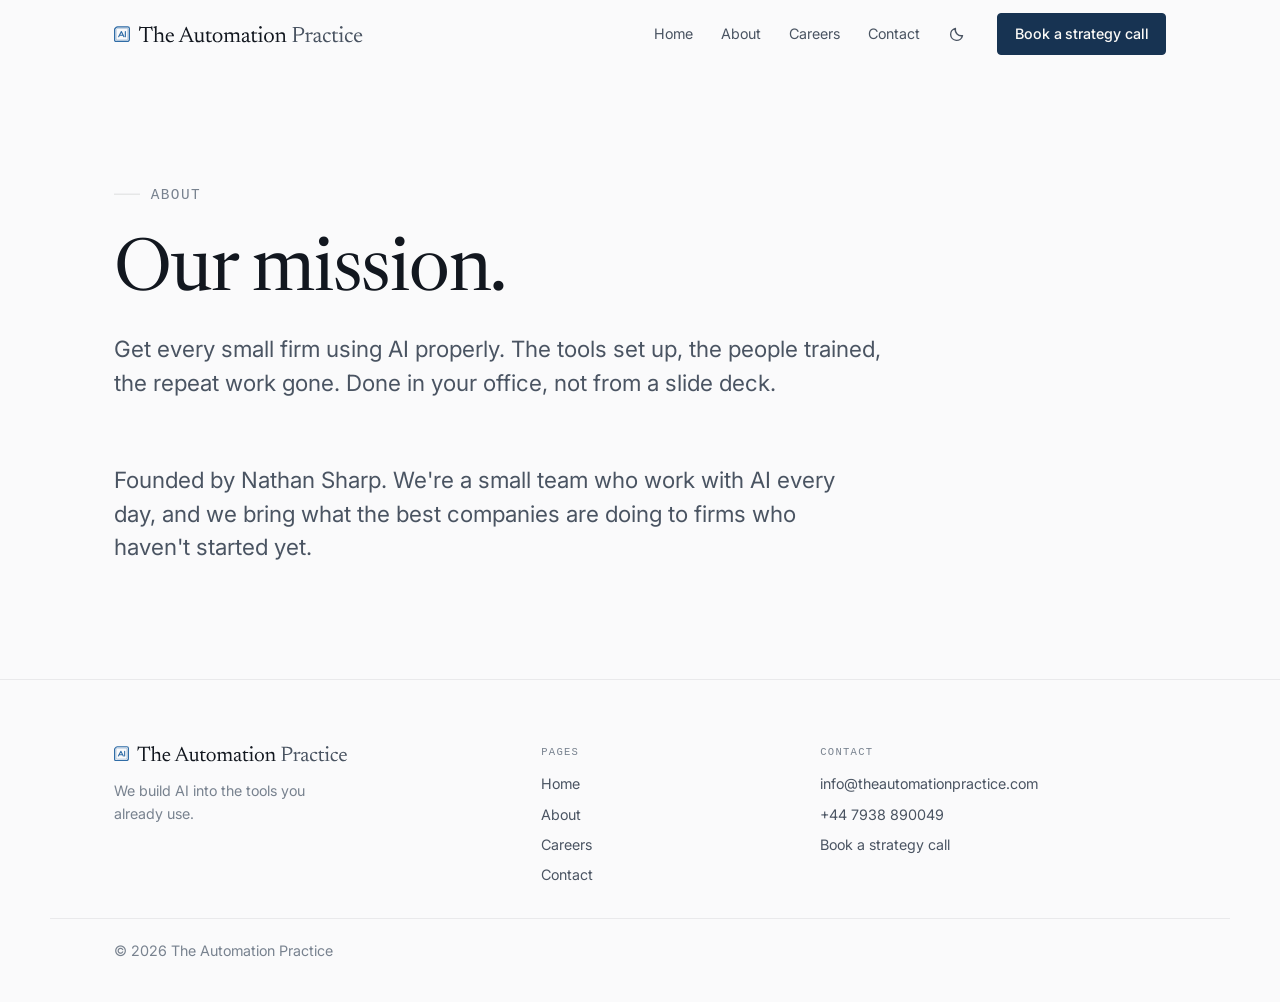
==== commit 5b946d8b: "brand: logo mark → F′ soft heavy seal (site nav/footer, favicon, offer mark-seal) Co-Authored-By: Cl" ====
--- a/about.html
+++ b/about.html
@@ -4,8 +4,8 @@
 <meta charset="utf-8">
 <meta name="viewport" content="width=device-width, initial-scale=1, viewport-fit=cover">
 <title>About · The Automation Practice</title>
-<link rel="stylesheet" href="css/site.css?v=1790515982">
-<link rel="stylesheet" href="css/lab.css?v=1790515982">
+<link rel="stylesheet" href="css/site.css?v=1792512812">
+<link rel="stylesheet" href="css/lab.css?v=1792512812">
 <link rel="icon" href="favicon.svg" type="image/svg+xml">
 <link rel="preload" href="fonts/newsreader-latin.woff2" as="font" type="font/woff2" crossorigin>
 <link rel="preload" href="fonts/inter-latin.woff2" as="font" type="font/woff2" crossorigin>
@@ -48,10 +48,10 @@
   </div>
 </footer>
 </main>
-<svg width="0" height="0" style="position:absolute" aria-hidden="true"><symbol id="tap-logo" viewBox="0 -12 22000 1424" overflow="visible"><rect x="46" y="46" width="1319" height="1319" rx="193" fill="none" stroke="currentColor" stroke-width="93"/><path d="M436 911 655 501l205 411M539 796h231M976 501v411" fill="none" stroke="currentColor" stroke-width="93" stroke-linecap="round" stroke-linejoin="round"/><path fill="var(--lg-a, currentColor)" d="M2729 129H2891V1322L3049 1373V1412H2570V1373L2729 1322ZM3328 161H2291L2384 142L2246 433L2201 424L2242 0H2260L2401 85L2314 69H3305L3218 85L3360 0H3378L3418 424L3373 433L3236 142Z M4042 1375 4196 1328V849Q4196 794 4173 755Q4150 715 4105 693Q4060 672 3995 672Q3916 672 3848 701Q3780 730 3754 771L3716 739Q3770 682 3817 642Q3865 603 3911 579Q3956 555 4004 544Q4052 534 4104 534Q4226 534 4285 611Q4344 689 4344 857V1328L4497 1375V1412H4042ZM3919 1412H3465V1375L3617 1328V190Q3604 175 3583 159Q3562 143 3532 127Q3501 110 3462 94V74L3754 -9H3774L3764 168V1328L3919 1375Z M4967 534Q5064 534 5136 577Q5207 620 5249 702Q5292 785 5302 904H4688L4690 837L5205 814L5137 856Q5130 783 5108 728Q5087 673 5049 642Q5010 612 4951 612Q4881 612 4828 650Q4775 689 4745 764Q4716 838 4716 946Q4716 1059 4759 1141Q4803 1223 4881 1267Q4959 1311 5063 1311Q5102 1311 5139 1301Q5176 1291 5213 1270Q5249 1250 5283 1220L5308 1247Q5257 1310 5205 1351Q5152 1393 5094 1412Q5036 1432 4968 1432Q4852 1432 4761 1375Q4670 1319 4617 1220Q4565 1122 4565 995Q4565 868 4613 763Q4662 659 4752 596Q4842 534 4967 534Z M6051 909V819H6713V909ZM6946 1320 7094 1373V1412H6601V1373L6775 1322L6311 217H6377L5943 1322L6107 1373V1412H5686V1373L5839 1321L6359 49H6406Z M7342 1129Q7342 1190 7359 1226Q7376 1262 7417 1277Q7458 1293 7529 1293Q7597 1293 7661 1267Q7725 1241 7750 1202L7788 1239Q7737 1293 7693 1330Q7649 1367 7607 1390Q7566 1412 7523 1422Q7480 1432 7431 1432Q7310 1432 7252 1355Q7195 1279 7195 1125V651L7052 592V553L7351 539L7342 649ZM7751 1428 7736 1246V651L7593 592V553L7895 539L7885 649V1273Q7894 1283 7909 1293Q7924 1302 7942 1311Q7960 1320 7979 1326Q7997 1332 8013 1335V1364L7770 1428Z M8338 1171Q8338 1238 8378 1272Q8419 1306 8494 1306Q8529 1306 8571 1299Q8612 1292 8661 1277V1324Q8601 1365 8557 1388Q8513 1411 8478 1420Q8443 1428 8408 1428Q8343 1428 8294 1404Q8245 1379 8217 1330Q8190 1281 8190 1210V688L8082 613V595Q8103 580 8125 563Q8146 547 8168 530Q8190 513 8213 495Q8235 478 8259 459Q8283 441 8307 422H8338V584ZM8280 646V554H8632L8616 646Z M9148 1356Q9224 1356 9283 1319Q9342 1282 9376 1204Q9410 1126 9410 1006Q9410 877 9377 788Q9343 700 9283 655Q9223 609 9142 609Q9066 609 9007 647Q8947 684 8913 761Q8879 839 8879 960Q8879 1088 8913 1177Q8946 1265 9007 1311Q9068 1356 9148 1356ZM9142 1432Q9016 1432 8919 1376Q8822 1320 8767 1221Q8713 1121 8713 992Q8713 860 8770 756Q8827 652 8925 593Q9023 534 9147 534Q9275 534 9371 590Q9468 646 9522 744Q9577 843 9577 973Q9577 1106 9520 1210Q9463 1313 9365 1373Q9267 1432 9142 1432Z M9977 717V1328L10122 1375V1412H9678V1375L9830 1328V731Q9814 715 9782 698Q9750 682 9682 660V635L9928 533H9948ZM10516 774V1328L10660 1375V1412H10223V1375L10368 1328V835Q10368 780 10345 744Q10321 708 10280 690Q10238 672 10184 672Q10115 672 10052 698Q9988 723 9963 763L9927 726Q9978 673 10023 636Q10067 599 10110 577Q10153 554 10197 544Q10241 534 10291 534Q10373 534 10422 569Q10471 603 10493 658Q10516 713 10516 774ZM11054 831V1328L11208 1375V1412H10762V1375L10907 1328V835Q10907 779 10883 744Q10860 708 10818 690Q10777 672 10722 672Q10654 672 10590 698Q10527 723 10502 763L10466 726Q10517 673 10561 636Q10606 599 10649 577Q10692 554 10736 544Q10780 534 10830 534Q10950 534 11002 611Q11054 688 11054 831Z M11807 864 11823 933Q11704 961 11628 989Q11553 1017 11511 1046Q11469 1076 11452 1109Q11436 1142 11436 1181Q11436 1250 11476 1286Q11517 1322 11576 1322Q11623 1322 11662 1298Q11701 1274 11725 1235Q11749 1196 11749 1150V787Q11749 714 11711 670Q11674 627 11588 627Q11557 627 11518 636Q11478 646 11442 665L11493 619Q11490 647 11484 676Q11479 704 11471 726Q11464 749 11452 761Q11437 778 11413 786Q11388 794 11364 794Q11333 794 11315 779Q11297 765 11297 743Q11297 711 11328 676Q11359 642 11410 611Q11460 580 11523 561Q11585 542 11649 542Q11737 542 11792 569Q11846 596 11871 648Q11896 699 11896 775V1237Q11896 1268 11905 1288Q11914 1309 11932 1319Q11949 1330 11975 1330Q11998 1330 12025 1320Q12052 1311 12077 1296V1341Q12035 1388 11989 1409Q11943 1430 11904 1430Q11855 1430 11821 1408Q11786 1387 11768 1346Q11750 1305 11750 1249L11756 1240Q11743 1296 11707 1339Q11672 1383 11622 1407Q11573 1432 11516 1432Q11415 1432 11350 1376Q11284 1319 11284 1213Q11284 1157 11306 1111Q11329 1065 11386 1024Q11444 983 11546 944Q11648 905 11807 864Z M12355 1171Q12355 1238 12395 1272Q12436 1306 12511 1306Q12546 1306 12588 1299Q12629 1292 12678 1277V1324Q12618 1365 12574 1388Q12530 1411 12495 1420Q12460 1428 12425 1428Q12360 1428 12311 1404Q12262 1379 12234 1330Q12207 1281 12207 1210V688L12099 613V595Q12120 580 12142 563Q12163 547 12185 530Q12207 513 12230 495Q12252 478 12276 459Q12300 441 12324 422H12355V584ZM12297 646V554H12649L12633 646Z M12936 230Q12883 230 12849 195Q12815 161 12815 110Q12815 60 12849 26Q12883 -9 12936 -9Q12989 -9 13023 26Q13056 60 13056 110Q13056 161 13023 195Q12989 230 12936 230ZM13026 533 13020 696V1328L13175 1375V1412H12721V1375L12873 1328V720Q12862 708 12838 693Q12815 679 12785 665Q12756 651 12725 641V611L13008 533Z M13690 1356Q13766 1356 13825 1319Q13884 1282 13918 1204Q13952 1126 13952 1006Q13952 877 13919 788Q13885 700 13825 655Q13765 609 13684 609Q13608 609 13549 647Q13489 684 13455 761Q13421 839 13421 960Q13421 1088 13455 1177Q13488 1265 13549 1311Q13610 1356 13690 1356ZM13684 1432Q13558 1432 13461 1376Q13364 1320 13309 1221Q13255 1121 13255 992Q13255 860 13312 756Q13369 652 13467 593Q13565 534 13689 534Q13817 534 13913 590Q14010 646 14064 744Q14119 843 14119 973Q14119 1106 14062 1210Q14005 1313 13907 1373Q13809 1432 13684 1432Z M14519 717V1328L14673 1375V1412H14220V1375L14372 1328V731Q14356 715 14324 698Q14292 682 14224 660V635L14470 533H14490ZM14797 1375 14951 1328V849Q14951 794 14928 755Q14905 715 14860 693Q14815 672 14749 672Q14670 672 14603 701Q14535 730 14508 771L14470 739Q14524 682 14572 642Q14620 603 14666 579Q14711 555 14759 544Q14806 534 14859 534Q14981 534 15040 611Q15099 689 15099 857V1328L15252 1375V1412H14797Z"/><path fill="var(--lg-b, currentColor)" d="M16629 447Q16629 356 16589 292Q16549 228 16458 195Q16367 161 16211 161H15922L15935 69H16301Q16480 69 16590 117Q16699 166 16750 249Q16800 332 16800 435Q16800 541 16748 630Q16696 720 16586 773Q16476 827 16301 827H15935L15922 734H16323Q16410 734 16479 701Q16548 669 16589 605Q16629 541 16629 447ZM16071 69V1322L16230 1373V1412H15750V1373L15909 1322V159L15750 107V69Z M17464 540Q17515 540 17538 564Q17561 589 17561 628Q17561 673 17532 701Q17502 728 17452 728Q17430 728 17408 720Q17385 712 17361 704Q17336 696 17307 696Q17284 696 17256 702Q17228 709 17201 721Q17174 734 17154 750L17133 715Q17193 669 17242 637Q17292 604 17333 583Q17373 561 17406 551Q17439 540 17464 540ZM17173 717V1328L17328 1375V1412H16874V1375L17026 1328V731Q17013 717 16992 706Q16972 695 16943 684Q16915 672 16878 660V635L17143 533H17163Z M18135 864 18151 933Q18032 961 17956 989Q17881 1017 17839 1046Q17797 1076 17780 1109Q17764 1142 17764 1181Q17764 1250 17804 1286Q17845 1322 17904 1322Q17951 1322 17990 1298Q18029 1274 18053 1235Q18077 1196 18077 1150V787Q18077 714 18039 670Q18002 627 17916 627Q17885 627 17846 636Q17806 646 17770 665L17821 619Q17818 647 17812 676Q17807 704 17799 726Q17792 749 17780 761Q17765 778 17741 786Q17716 794 17692 794Q17661 794 17643 779Q17625 765 17625 743Q17625 711 17656 676Q17687 642 17738 611Q17788 580 17851 561Q17913 542 17977 542Q18065 542 18120 569Q18174 596 18199 648Q18224 699 18224 775V1237Q18224 1268 18233 1288Q18242 1309 18260 1319Q18277 1330 18303 1330Q18326 1330 18353 1320Q18380 1311 18405 1296V1341Q18363 1388 18317 1409Q18271 1430 18232 1430Q18183 1430 18149 1408Q18114 1387 18096 1346Q18078 1305 18078 1249L18084 1240Q18071 1296 18035 1339Q18000 1383 17950 1407Q17901 1432 17844 1432Q17743 1432 17678 1376Q17612 1319 17612 1213Q17612 1157 17634 1111Q17657 1065 17714 1024Q17772 983 17874 944Q17976 905 18135 864Z M18922 534Q19004 534 19053 552Q19102 571 19124 598Q19146 625 19146 652Q19146 680 19134 701Q19123 722 19102 733Q19081 745 19054 745Q19025 745 19003 732Q18980 719 18960 701Q18940 682 18921 663Q18901 644 18877 631Q18854 618 18824 618Q18769 618 18717 651Q18665 684 18632 752Q18599 820 18599 923Q18599 1043 18639 1130Q18679 1217 18752 1264Q18825 1311 18925 1311Q18980 1311 19034 1288Q19087 1264 19136 1220L19160 1247Q19111 1310 19061 1351Q19011 1393 18954 1412Q18898 1432 18832 1432Q18720 1432 18633 1376Q18547 1321 18498 1225Q18449 1128 18449 1007Q18449 911 18480 825Q18512 740 18572 674Q18631 609 18720 571Q18808 534 18922 534Z M19491 1171Q19491 1238 19531 1272Q19572 1306 19647 1306Q19682 1306 19724 1299Q19765 1292 19814 1277V1324Q19754 1365 19710 1388Q19666 1411 19631 1420Q19596 1428 19561 1428Q19496 1428 19447 1404Q19398 1379 19370 1330Q19343 1281 19343 1210V688L19235 613V595Q19256 580 19278 563Q19299 547 19321 530Q19343 513 19366 495Q19388 478 19412 459Q19436 441 19460 422H19491V584ZM19433 646V554H19785L19769 646Z M20072 230Q20019 230 19985 195Q19951 161 19951 110Q19951 60 19985 26Q20019 -9 20072 -9Q20125 -9 20159 26Q20192 60 20192 110Q20192 161 20159 195Q20125 230 20072 230ZM20162 533 20156 696V1328L20311 1375V1412H19857V1375L20009 1328V720Q19998 708 19974 693Q19951 679 19921 665Q19892 651 19861 641V611L20144 533Z M20864 534Q20946 534 20995 552Q21044 571 21066 598Q21088 625 21088 652Q21088 680 21076 701Q21065 722 21044 733Q21023 745 20996 745Q20967 745 20945 732Q20922 719 20902 701Q20882 682 20863 663Q20843 644 20819 631Q20796 618 20766 618Q20711 618 20659 651Q20607 684 20574 752Q20541 820 20541 923Q20541 1043 20581 1130Q20621 1217 20694 1264Q20767 1311 20867 1311Q20922 1311 20976 1288Q21029 1264 21078 1220L21102 1247Q21053 1310 21003 1351Q20953 1393 20896 1412Q20840 1432 20774 1432Q20662 1432 20575 1376Q20489 1321 20440 1225Q20391 1128 20391 1007Q20391 911 20422 825Q20454 740 20514 674Q20573 609 20662 571Q20750 534 20864 534Z M21594 534Q21691 534 21763 577Q21834 620 21876 702Q21919 785 21929 904H21315L21317 837L21832 814L21764 856Q21757 783 21735 728Q21714 673 21676 642Q21637 612 21578 612Q21508 612 21455 650Q21402 689 21372 764Q21343 838 21343 946Q21343 1059 21386 1141Q21430 1223 21508 1267Q21586 1311 21690 1311Q21729 1311 21766 1301Q21803 1291 21840 1270Q21876 1250 21910 1220L21935 1247Q21884 1310 21832 1351Q21779 1393 21721 1412Q21663 1432 21595 1432Q21479 1432 21388 1375Q21297 1319 21244 1220Q21192 1122 21192 995Q21192 868 21240 763Q21289 659 21379 596Q21469 534 21594 534Z"/></symbol></svg>
-<script src="js/diagrams.js"></script>
-<script src="js/site.js"></script>
-<script src="js/lab.js"></script>
-<script src="js/orb.js"></script>
+<svg width="0" height="0" style="position:absolute" aria-hidden="true"><symbol id="tap-logo" viewBox="0 -12 22000 1424" overflow="visible"><g transform="scale(24.0956) translate(-2.7 -2.7)"><path d="M15.2 5H53Q59 5 59 11V51Q59 59 51 59H10Q5 59 5 54V15.2Q5 13 6.56 11.44L11.44 6.56Q13 5 15.2 5Z" fill="none" stroke="currentColor" stroke-width="4.6" stroke-linejoin="round"/><path d="M15.9 10.5H49.5Q53.5 10.5 53.5 14.5V48.0Q53.5 53.5 48.0 53.5H14.0Q10.5 53.5 10.5 50.0V15.9Q10.5 14.5 11.49 13.51L13.51 11.49Q14.5 10.5 15.9 10.5Z" fill="none" stroke="currentColor" stroke-width="1.3" stroke-linejoin="round"/><path d="M19.8 41.3 29.7 22.7l9.3 18.6M24.4 36.1h10.5M44.3 22.7v18.6" fill="none" stroke="currentColor" stroke-width="4.2" stroke-linecap="round" stroke-linejoin="round"/></g><path fill="var(--lg-a, currentColor)" d="M2729 129H2891V1322L3049 1373V1412H2570V1373L2729 1322ZM3328 161H2291L2384 142L2246 433L2201 424L2242 0H2260L2401 85L2314 69H3305L3218 85L3360 0H3378L3418 424L3373 433L3236 142Z M4042 1375 4196 1328V849Q4196 794 4173 755Q4150 715 4105 693Q4060 672 3995 672Q3916 672 3848 701Q3780 730 3754 771L3716 739Q3770 682 3817 642Q3865 603 3911 579Q3956 555 4004 544Q4052 534 4104 534Q4226 534 4285 611Q4344 689 4344 857V1328L4497 1375V1412H4042ZM3919 1412H3465V1375L3617 1328V190Q3604 175 3583 159Q3562 143 3532 127Q3501 110 3462 94V74L3754 -9H3774L3764 168V1328L3919 1375Z M4967 534Q5064 534 5136 577Q5207 620 5249 702Q5292 785 5302 904H4688L4690 837L5205 814L5137 856Q5130 783 5108 728Q5087 673 5049 642Q5010 612 4951 612Q4881 612 4828 650Q4775 689 4745 764Q4716 838 4716 946Q4716 1059 4759 1141Q4803 1223 4881 1267Q4959 1311 5063 1311Q5102 1311 5139 1301Q5176 1291 5213 1270Q5249 1250 5283 1220L5308 1247Q5257 1310 5205 1351Q5152 1393 5094 1412Q5036 1432 4968 1432Q4852 1432 4761 1375Q4670 1319 4617 1220Q4565 1122 4565 995Q4565 868 4613 763Q4662 659 4752 596Q4842 534 4967 534Z M6051 909V819H6713V909ZM6946 1320 7094 1373V1412H6601V1373L6775 1322L6311 217H6377L5943 1322L6107 1373V1412H5686V1373L5839 1321L6359 49H6406Z M7342 1129Q7342 1190 7359 1226Q7376 1262 7417 1277Q7458 1293 7529 1293Q7597 1293 7661 1267Q7725 1241 7750 1202L7788 1239Q7737 1293 7693 1330Q7649 1367 7607 1390Q7566 1412 7523 1422Q7480 1432 7431 1432Q7310 1432 7252 1355Q7195 1279 7195 1125V651L7052 592V553L7351 539L7342 649ZM7751 1428 7736 1246V651L7593 592V553L7895 539L7885 649V1273Q7894 1283 7909 1293Q7924 1302 7942 1311Q7960 1320 7979 1326Q7997 1332 8013 1335V1364L7770 1428Z M8338 1171Q8338 1238 8378 1272Q8419 1306 8494 1306Q8529 1306 8571 1299Q8612 1292 8661 1277V1324Q8601 1365 8557 1388Q8513 1411 8478 1420Q8443 1428 8408 1428Q8343 1428 8294 1404Q8245 1379 8217 1330Q8190 1281 8190 1210V688L8082 613V595Q8103 580 8125 563Q8146 547 8168 530Q8190 513 8213 495Q8235 478 8259 459Q8283 441 8307 422H8338V584ZM8280 646V554H8632L8616 646Z M9148 1356Q9224 1356 9283 1319Q9342 1282 9376 1204Q9410 1126 9410 1006Q9410 877 9377 788Q9343 700 9283 655Q9223 609 9142 609Q9066 609 9007 647Q8947 684 8913 761Q8879 839 8879 960Q8879 1088 8913 1177Q8946 1265 9007 1311Q9068 1356 9148 1356ZM9142 1432Q9016 1432 8919 1376Q8822 1320 8767 1221Q8713 1121 8713 992Q8713 860 8770 756Q8827 652 8925 593Q9023 534 9147 534Q9275 534 9371 590Q9468 646 9522 744Q9577 843 9577 973Q9577 1106 9520 1210Q9463 1313 9365 1373Q9267 1432 9142 1432Z M9977 717V1328L10122 1375V1412H9678V1375L9830 1328V731Q9814 715 9782 698Q9750 682 9682 660V635L9928 533H9948ZM10516 774V1328L10660 1375V1412H10223V1375L10368 1328V835Q10368 780 10345 744Q10321 708 10280 690Q10238 672 10184 672Q10115 672 10052 698Q9988 723 9963 763L9927 726Q9978 673 10023 636Q10067 599 10110 577Q10153 554 10197 544Q10241 534 10291 534Q10373 534 10422 569Q10471 603 10493 658Q10516 713 10516 774ZM11054 831V1328L11208 1375V1412H10762V1375L10907 1328V835Q10907 779 10883 744Q10860 708 10818 690Q10777 672 10722 672Q10654 672 10590 698Q10527 723 10502 763L10466 726Q10517 673 10561 636Q10606 599 10649 577Q10692 554 10736 544Q10780 534 10830 534Q10950 534 11002 611Q11054 688 11054 831Z M11807 864 11823 933Q11704 961 11628 989Q11553 1017 11511 1046Q11469 1076 11452 1109Q11436 1142 11436 1181Q11436 1250 11476 1286Q11517 1322 11576 1322Q11623 1322 11662 1298Q11701 1274 11725 1235Q11749 1196 11749 1150V787Q11749 714 11711 670Q11674 627 11588 627Q11557 627 11518 636Q11478 646 11442 665L11493 619Q11490 647 11484 676Q11479 704 11471 726Q11464 749 11452 761Q11437 778 11413 786Q11388 794 11364 794Q11333 794 11315 779Q11297 765 11297 743Q11297 711 11328 676Q11359 642 11410 611Q11460 580 11523 561Q11585 542 11649 542Q11737 542 11792 569Q11846 596 11871 648Q11896 699 11896 775V1237Q11896 1268 11905 1288Q11914 1309 11932 1319Q11949 1330 11975 1330Q11998 1330 12025 1320Q12052 1311 12077 1296V1341Q12035 1388 11989 1409Q11943 1430 11904 1430Q11855 1430 11821 1408Q11786 1387 11768 1346Q11750 1305 11750 1249L11756 1240Q11743 1296 11707 1339Q11672 1383 11622 1407Q11573 1432 11516 1432Q11415 1432 11350 1376Q11284 1319 11284 1213Q11284 1157 11306 1111Q11329 1065 11386 1024Q11444 983 11546 944Q11648 905 11807 864Z M12355 1171Q12355 1238 12395 1272Q12436 1306 12511 1306Q12546 1306 12588 1299Q12629 1292 12678 1277V1324Q12618 1365 12574 1388Q12530 1411 12495 1420Q12460 1428 12425 1428Q12360 1428 12311 1404Q12262 1379 12234 1330Q12207 1281 12207 1210V688L12099 613V595Q12120 580 12142 563Q12163 547 12185 530Q12207 513 12230 495Q12252 478 12276 459Q12300 441 12324 422H12355V584ZM12297 646V554H12649L12633 646Z M12936 230Q12883 230 12849 195Q12815 161 12815 110Q12815 60 12849 26Q12883 -9 12936 -9Q12989 -9 13023 26Q13056 60 13056 110Q13056 161 13023 195Q12989 230 12936 230ZM13026 533 13020 696V1328L13175 1375V1412H12721V1375L12873 1328V720Q12862 708 12838 693Q12815 679 12785 665Q12756 651 12725 641V611L13008 533Z M13690 1356Q13766 1356 13825 1319Q13884 1282 13918 1204Q13952 1126 13952 1006Q13952 877 13919 788Q13885 700 13825 655Q13765 609 13684 609Q13608 609 13549 647Q13489 684 13455 761Q13421 839 13421 960Q13421 1088 13455 1177Q13488 1265 13549 1311Q13610 1356 13690 1356ZM13684 1432Q13558 1432 13461 1376Q13364 1320 13309 1221Q13255 1121 13255 992Q13255 860 13312 756Q13369 652 13467 593Q13565 534 13689 534Q13817 534 13913 590Q14010 646 14064 744Q14119 843 14119 973Q14119 1106 14062 1210Q14005 1313 13907 1373Q13809 1432 13684 1432Z M14519 717V1328L14673 1375V1412H14220V1375L14372 1328V731Q14356 715 14324 698Q14292 682 14224 660V635L14470 533H14490ZM14797 1375 14951 1328V849Q14951 794 14928 755Q14905 715 14860 693Q14815 672 14749 672Q14670 672 14603 701Q14535 730 14508 771L14470 739Q14524 682 14572 642Q14620 603 14666 579Q14711 555 14759 544Q14806 534 14859 534Q14981 534 15040 611Q15099 689 15099 857V1328L15252 1375V1412H14797Z"/><path fill="var(--lg-b, currentColor)" d="M16629 447Q16629 356 16589 292Q16549 228 16458 195Q16367 161 16211 161H15922L15935 69H16301Q16480 69 16590 117Q16699 166 16750 249Q16800 332 16800 435Q16800 541 16748 630Q16696 720 16586 773Q16476 827 16301 827H15935L15922 734H16323Q16410 734 16479 701Q16548 669 16589 605Q16629 541 16629 447ZM16071 69V1322L16230 1373V1412H15750V1373L15909 1322V159L15750 107V69Z M17464 540Q17515 540 17538 564Q17561 589 17561 628Q17561 673 17532 701Q17502 728 17452 728Q17430 728 17408 720Q17385 712 17361 704Q17336 696 17307 696Q17284 696 17256 702Q17228 709 17201 721Q17174 734 17154 750L17133 715Q17193 669 17242 637Q17292 604 17333 583Q17373 561 17406 551Q17439 540 17464 540ZM17173 717V1328L17328 1375V1412H16874V1375L17026 1328V731Q17013 717 16992 706Q16972 695 16943 684Q16915 672 16878 660V635L17143 533H17163Z M18135 864 18151 933Q18032 961 17956 989Q17881 1017 17839 1046Q17797 1076 17780 1109Q17764 1142 17764 1181Q17764 1250 17804 1286Q17845 1322 17904 1322Q17951 1322 17990 1298Q18029 1274 18053 1235Q18077 1196 18077 1150V787Q18077 714 18039 670Q18002 627 17916 627Q17885 627 17846 636Q17806 646 17770 665L17821 619Q17818 647 17812 676Q17807 704 17799 726Q17792 749 17780 761Q17765 778 17741 786Q17716 794 17692 794Q17661 794 17643 779Q17625 765 17625 743Q17625 711 17656 676Q17687 642 17738 611Q17788 580 17851 561Q17913 542 17977 542Q18065 542 18120 569Q18174 596 18199 648Q18224 699 18224 775V1237Q18224 1268 18233 1288Q18242 1309 18260 1319Q18277 1330 18303 1330Q18326 1330 18353 1320Q18380 1311 18405 1296V1341Q18363 1388 18317 1409Q18271 1430 18232 1430Q18183 1430 18149 1408Q18114 1387 18096 1346Q18078 1305 18078 1249L18084 1240Q18071 1296 18035 1339Q18000 1383 17950 1407Q17901 1432 17844 1432Q17743 1432 17678 1376Q17612 1319 17612 1213Q17612 1157 17634 1111Q17657 1065 17714 1024Q17772 983 17874 944Q17976 905 18135 864Z M18922 534Q19004 534 19053 552Q19102 571 19124 598Q19146 625 19146 652Q19146 680 19134 701Q19123 722 19102 733Q19081 745 19054 745Q19025 745 19003 732Q18980 719 18960 701Q18940 682 18921 663Q18901 644 18877 631Q18854 618 18824 618Q18769 618 18717 651Q18665 684 18632 752Q18599 820 18599 923Q18599 1043 18639 1130Q18679 1217 18752 1264Q18825 1311 18925 1311Q18980 1311 19034 1288Q19087 1264 19136 1220L19160 1247Q19111 1310 19061 1351Q19011 1393 18954 1412Q18898 1432 18832 1432Q18720 1432 18633 1376Q18547 1321 18498 1225Q18449 1128 18449 1007Q18449 911 18480 825Q18512 740 18572 674Q18631 609 18720 571Q18808 534 18922 534Z M19491 1171Q19491 1238 19531 1272Q19572 1306 19647 1306Q19682 1306 19724 1299Q19765 1292 19814 1277V1324Q19754 1365 19710 1388Q19666 1411 19631 1420Q19596 1428 19561 1428Q19496 1428 19447 1404Q19398 1379 19370 1330Q19343 1281 19343 1210V688L19235 613V595Q19256 580 19278 563Q19299 547 19321 530Q19343 513 19366 495Q19388 478 19412 459Q19436 441 19460 422H19491V584ZM19433 646V554H19785L19769 646Z M20072 230Q20019 230 19985 195Q19951 161 19951 110Q19951 60 19985 26Q20019 -9 20072 -9Q20125 -9 20159 26Q20192 60 20192 110Q20192 161 20159 195Q20125 230 20072 230ZM20162 533 20156 696V1328L20311 1375V1412H19857V1375L20009 1328V720Q19998 708 19974 693Q19951 679 19921 665Q19892 651 19861 641V611L20144 533Z M20864 534Q20946 534 20995 552Q21044 571 21066 598Q21088 625 21088 652Q21088 680 21076 701Q21065 722 21044 733Q21023 745 20996 745Q20967 745 20945 732Q20922 719 20902 701Q20882 682 20863 663Q20843 644 20819 631Q20796 618 20766 618Q20711 618 20659 651Q20607 684 20574 752Q20541 820 20541 923Q20541 1043 20581 1130Q20621 1217 20694 1264Q20767 1311 20867 1311Q20922 1311 20976 1288Q21029 1264 21078 1220L21102 1247Q21053 1310 21003 1351Q20953 1393 20896 1412Q20840 1432 20774 1432Q20662 1432 20575 1376Q20489 1321 20440 1225Q20391 1128 20391 1007Q20391 911 20422 825Q20454 740 20514 674Q20573 609 20662 571Q20750 534 20864 534Z M21594 534Q21691 534 21763 577Q21834 620 21876 702Q21919 785 21929 904H21315L21317 837L21832 814L21764 856Q21757 783 21735 728Q21714 673 21676 642Q21637 612 21578 612Q21508 612 21455 650Q21402 689 21372 764Q21343 838 21343 946Q21343 1059 21386 1141Q21430 1223 21508 1267Q21586 1311 21690 1311Q21729 1311 21766 1301Q21803 1291 21840 1270Q21876 1250 21910 1220L21935 1247Q21884 1310 21832 1351Q21779 1393 21721 1412Q21663 1432 21595 1432Q21479 1432 21388 1375Q21297 1319 21244 1220Q21192 1122 21192 995Q21192 868 21240 763Q21289 659 21379 596Q21469 534 21594 534Z"/></symbol></svg>
+<script src="js/diagrams.js?v=1792512812"></script>
+<script src="js/site.js?v=1792512812"></script>
+<script src="js/lab.js?v=1792512812"></script>
+<script src="js/orb.js?v=1792512812"></script>
 </body>
 </html>
--- a/css/lab.css
+++ b/css/lab.css
@@ -144,3 +144,9 @@
 @media (max-width: 940px) { .hero { min-height: 0; } body[data-hero="a"] .hero__in { grid-template-columns: 1fr; } .hero__art.orb { max-width: 440px; } }
 .marquee .lg__img { height: 22px; width: auto; aspect-ratio: var(--ar, 1); display: inline-block; filter: grayscale(1); opacity: .72; }
 :root[data-theme="dark"] .marquee .lg__img { opacity: .8; }
+
+/* Hero orb: wireframe in the text colour; canvas bleeds past its column (transparent) so the rings fit */
+.hero__art.orb { --orb: var(--ink); position: relative; aspect-ratio: 1; max-width: 640px; overflow: visible; }
+.hero__art.orb canvas { position: absolute; width: 150%; height: 150%; left: -25%; top: -25%; pointer-events: none; }
+.hero { overflow-x: clip; }
+
